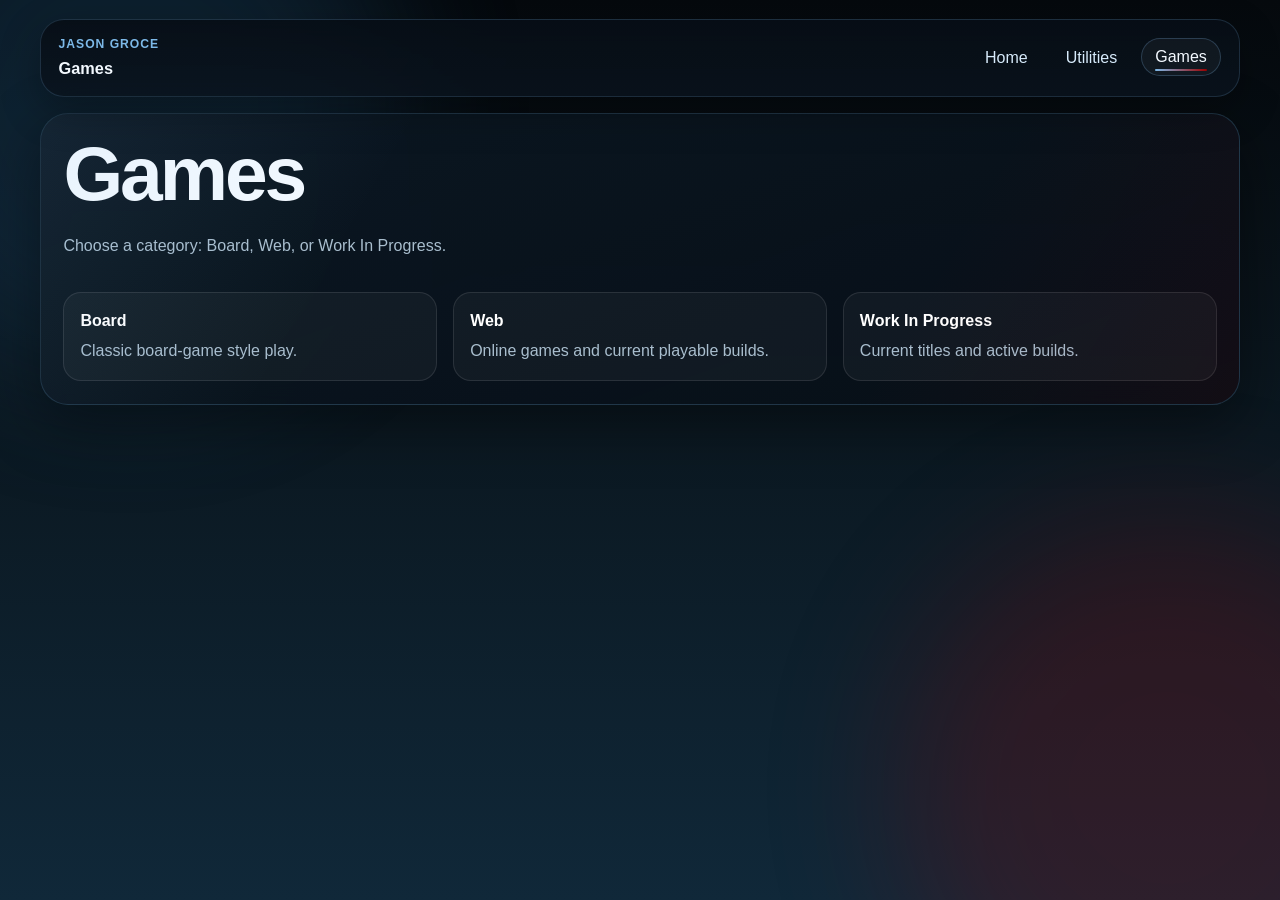
==== games/index.html @ cb95b532 "Clarify live games navigation" ====
<!DOCTYPE html>
<html lang="en">
  <head>
    <meta charset="UTF-8" />
    <meta name="viewport" content="width=device-width, initial-scale=1.0" />
    <title>Games | Jason Groce</title>
    <link rel="stylesheet" href="../assets/css/site.css?v=20260416" />
    <style>
      .games-shell{display:grid;gap:1rem}
      .games-intro{display:grid;gap:1.1rem}
      .games-intro h1{margin-bottom:.35rem}
      .games-intro p{margin-top:0}
      .games-grid{display:grid;grid-template-columns:repeat(auto-fit,minmax(220px,1fr));gap:1rem;margin-top:1rem}
      .games-card{display:grid;gap:.35rem;padding:1rem;border-radius:18px;border:1px solid rgba(255,255,255,.1);background:rgba(255,255,255,.04);text-decoration:none}
      .games-card strong{color:#fff}
      .games-card span{color:var(--muted)}
    </style>
  </head>
  <body>
    <main class="content games-shell">
      <header class="site-header">
        <a class="brand-lockup" href="../index.html"><strong>Jason Groce</strong><span>Games</span></a>
        <nav class="site-menu" aria-label="Primary">
          <a class="menu-link" href="../index.html">Home</a>
          <a class="menu-link" href="../utilities/index.html">Utilities</a>
          <a class="menu-link active" href="index.html">Games</a>
        </nav>
      </header>
      <section class="panel stack games-intro">
        <h1>Games</h1>
        <p>Choose a category: Board, Web, or Work In Progress.</p>
        <div class="games-grid">
          <a class="games-card" href="old-school-board-games/index.html"><strong>Board</strong><span>Classic board-game style play.</span></a>
          <a class="games-card" href="work-in-progress/index.html"><strong>Web</strong><span>Online games and current playable builds.</span></a>
          <a class="games-card" href="work-in-progress/index.html"><strong>Work In Progress</strong><span>Current titles and active builds.</span></a>
        </div>
      </section>
    </main>
  </body>
</html>
---- assets/css/site.css ----
:root {
  --bg: #05090d;
  --bg-2: #0b1821;
  --bg-3: #102839;
  --panel: rgba(7, 15, 23, 0.86);
  --panel-strong: rgba(10, 20, 30, 0.95);
  --text: #f3f9ff;
  --muted: #a9bece;
  --line: rgba(107, 165, 204, 0.24);
  --accent: #7db9e8;
  --accent-2: #c8e6ff;
  --accent-3: #990000;
  --shadow: 0 18px 60px rgba(0, 0, 0, 0.42);
}

* { box-sizing: border-box; }

html { scroll-behavior: smooth; }

body {
  margin: 0;
  min-height: 100vh;
  font-family: "Trebuchet MS", "Segoe UI", sans-serif;
  color: var(--text);
  background:
    radial-gradient(circle at 12% 18%, rgba(96, 165, 218, 0.19), transparent 0 24rem),
    radial-gradient(circle at 88% 14%, rgba(153, 0, 0, 0.16), transparent 0 22rem),
    radial-gradient(circle at 50% 100%, rgba(58, 114, 160, 0.16), transparent 0 24rem),
    linear-gradient(180deg, var(--bg), var(--bg-2) 48%, var(--bg-3));
  line-height: 1.55;
  overflow-x: hidden;
}

body::before,
body::after {
  content: "";
  position: fixed;
  inset: auto;
  width: 34rem;
  height: 34rem;
  border-radius: 50%;
  filter: blur(70px);
  opacity: 0.22;
  pointer-events: none;
  z-index: -1;
}

body::before {
  top: -10rem;
  left: -9rem;
  background: #2a6ea0;
  animation: driftA 14s ease-in-out infinite alternate;
}

body::after {
  right: -10rem;
  bottom: -10rem;
  background: #990000;
  animation: driftB 18s ease-in-out infinite alternate;
}

@keyframes driftA {
  from { transform: translate3d(0, 0, 0) scale(1); }
  to { transform: translate3d(4rem, 2rem, 0) scale(1.15); }
}

@keyframes driftB {
  from { transform: translate3d(0, 0, 0) scale(1); }
  to { transform: translate3d(-3rem, -2rem, 0) scale(1.12); }
}

.content {
  width: min(1200px, calc(100vw - 2rem));
  margin: 0 auto;
  padding: 1.2rem 0 2rem;
}

.panel {
  position: relative;
  overflow: hidden;
  background:
    linear-gradient(160deg, rgba(11, 24, 35, 0.98), rgba(7, 14, 22, 0.95));
  border: 1px solid var(--line);
  border-radius: 28px;
  padding: 1.4rem;
  box-shadow: var(--shadow);
  backdrop-filter: blur(10px);
  animation: riseIn 600ms ease both;
}

.panel::before {
  content: "";
  position: absolute;
  inset: 0;
  background:
    linear-gradient(120deg, rgba(125, 185, 232, 0.09), transparent 28%, transparent 72%, rgba(153, 0, 0, 0.08));
  pointer-events: none;
}

h1 {
  margin: 0;
  font-size: clamp(2.4rem, 6vw, 5rem);
  line-height: 0.96;
  letter-spacing: -0.04em;
}

h2 {
  margin: 0;
  font-size: clamp(1.4rem, 3vw, 2.3rem);
  letter-spacing: -0.03em;
}

h3 {
  margin: 0;
  font-size: 1.1rem;
}

p {
  margin: 0;
  color: var(--muted);
}

.subtitle {
  color: #d7efff;
  font-size: clamp(1rem, 2vw, 1.25rem);
}

.projects-grid {
  display: grid;
  grid-template-columns: repeat(auto-fit, minmax(220px, 1fr));
  gap: 1rem;
}

.site-shell {
  display: grid;
  gap: 1rem;
}

.site-header {
  position: sticky;
  top: 0.85rem;
  z-index: 30;
  display: flex;
  align-items: center;
  justify-content: space-between;
  gap: 1rem;
  padding: 0.95rem 1.1rem;
  border-radius: 24px;
  background: linear-gradient(180deg, rgba(7, 14, 22, 0.92), rgba(10, 19, 29, 0.84));
  border: 1px solid rgba(125, 185, 232, 0.18);
  box-shadow: 0 14px 40px rgba(0, 0, 0, 0.28);
  backdrop-filter: blur(16px);
}

.brand-lockup {
  display: grid;
  gap: 0.1rem;
  text-decoration: none;
  color: var(--text);
}

.brand-lockup strong {
  letter-spacing: 0.08em;
  text-transform: uppercase;
  font-size: 0.76rem;
  color: var(--accent);
}

.brand-lockup span {
  font-size: 1.02rem;
  font-weight: 700;
}

.site-menu {
  display: flex;
  flex-wrap: wrap;
  justify-content: flex-end;
  align-items: center;
  gap: 0.55rem;
}

.menu-group {
  position: relative;
  padding-bottom: 0.5rem;
  margin-bottom: -0.5rem;
}

.menu-group > .menu-link::after {
  content: "▾";
  margin-left: 0.35rem;
  font-size: 0.8em;
  opacity: 0.8;
}

.submenu {
  position: absolute;
  top: calc(100% + 0.1rem);
  right: 0;
  min-width: 15rem;
  display: none;
  gap: 0.35rem;
  padding: 0.65rem;
  border-radius: 14px;
  border: 1px solid rgba(255,255,255,0.08);
  background: rgba(8, 16, 28, 0.98);
  box-shadow: 0 18px 40px rgba(0,0,0,0.3);
  z-index: 20;
  pointer-events: auto;
}

.menu-group:hover .submenu,
.menu-group:focus-within .submenu {
  display: grid;
}

.submenu a {
  padding: 0.5rem 0.65rem;
  border-radius: 10px;
  color: var(--text);
  text-decoration: none;
  background: rgba(255,255,255,0.04);
}

.submenu a:hover {
  background: rgba(125, 185, 232, 0.12);
}

.menu-link {
  position: relative;
  display: inline-flex;
  align-items: center;
  justify-content: center;
  text-decoration: none;
  color: #d7ebfb;
  padding: 0.55rem 0.85rem;
  min-height: 2.4rem;
  border-radius: 999px;
  border: 1px solid transparent;
  line-height: 1;
  transition: color 140ms ease, border-color 140ms ease, background 140ms ease, transform 140ms ease;
}

.menu-link:hover,
.menu-link.active {
  color: var(--text);
  transform: translateY(-1px);
  border-color: rgba(125, 185, 232, 0.24);
  background: rgba(255, 255, 255, 0.04);
}

.menu-link.active::after {
  content: "";
  position: absolute;
  left: 0.85rem;
  right: 0.85rem;
  bottom: 0.28rem;
  height: 2px;
  border-radius: 999px;
  background: linear-gradient(90deg, var(--accent), var(--accent-3));
}

.menu-link:focus-visible,
.brand-lockup:focus-visible,
.btn:focus-visible,
.card:focus-visible,
button:focus-visible,
select:focus-visible,
input:focus-visible,
textarea:focus-visible {
  outline: 3px solid rgba(200, 230, 255, 0.92);
  outline-offset: 3px;
}

.card {
  position: relative;
  display: block;
  text-decoration: none;
  color: var(--text);
  background: linear-gradient(180deg, rgba(255,255,255,0.045), rgba(255,255,255,0.018));
  border: 1px solid rgba(125, 185, 232, 0.16);
  border-radius: 24px;
  padding: 1rem;
  min-height: 156px;
  box-shadow: inset 0 1px 0 rgba(255,255,255,0.06);
  transition: transform 160ms ease, border-color 160ms ease, box-shadow 160ms ease, background 160ms ease;
  overflow: hidden;
  animation: riseIn 650ms ease both;
}

.card::after {
  content: "";
  position: absolute;
  inset: auto -20% -35% auto;
  width: 8rem;
  height: 8rem;
  border-radius: 50%;
  background: radial-gradient(circle, rgba(125, 185, 232, 0.18), transparent 68%);
  transition: transform 180ms ease;
}

.card:hover {
  transform: translateY(-4px) scale(1.01);
  border-color: rgba(125, 185, 232, 0.42);
  box-shadow: 0 18px 40px rgba(0, 0, 0, 0.26);
  background: linear-gradient(180deg, rgba(255,255,255,0.09), rgba(255,255,255,0.03));
}

.card:hover::after {
  transform: scale(1.15);
}

.card h3 {
  margin-bottom: 0.4rem;
}

.card p {
  color: var(--muted);
}

.btn {
  display: inline-flex;
  align-items: center;
  gap: 0.5rem;
  text-decoration: none;
  color: #061016;
  background: linear-gradient(135deg, var(--accent), var(--accent-2));
  border: 1px solid rgba(255,255,255,0.12);
  border-radius: 999px;
  padding: 0.7rem 1.1rem;
  font-weight: 700;
  box-shadow: 0 10px 24px rgba(58, 175, 217, 0.24);
  transition: transform 140ms ease, box-shadow 140ms ease, filter 140ms ease;
}

.btn:hover {
  transform: translateY(-2px);
  filter: brightness(1.03);
  box-shadow: 0 16px 28px rgba(58, 175, 217, 0.32);
}

.btn.alt {
  color: var(--text);
  background: linear-gradient(135deg, #750000, var(--accent-3));
  box-shadow: 0 10px 24px rgba(153, 0, 0, 0.24);
}

.copyright {
  margin-top: 1rem;
  text-align: center;
  font-size: 0.9rem;
  color: rgba(205, 227, 239, 0.72);
}

@keyframes riseIn {
  from {
    opacity: 0;
    transform: translateY(14px);
  }
  to {
    opacity: 1;
    transform: translateY(0);
  }
}

@media (max-width: 820px) {
  .site-header {
    align-items: start;
    flex-direction: column;
  }

  .site-menu {
    justify-content: flex-start;
  }
}

@media (prefers-reduced-motion: reduce) {
  *,
  *::before,
  *::after {
    animation-duration: 0.01ms !important;
    animation-iteration-count: 1 !important;
    transition-duration: 0.01ms !important;
    scroll-behavior: auto !important;
  }
}
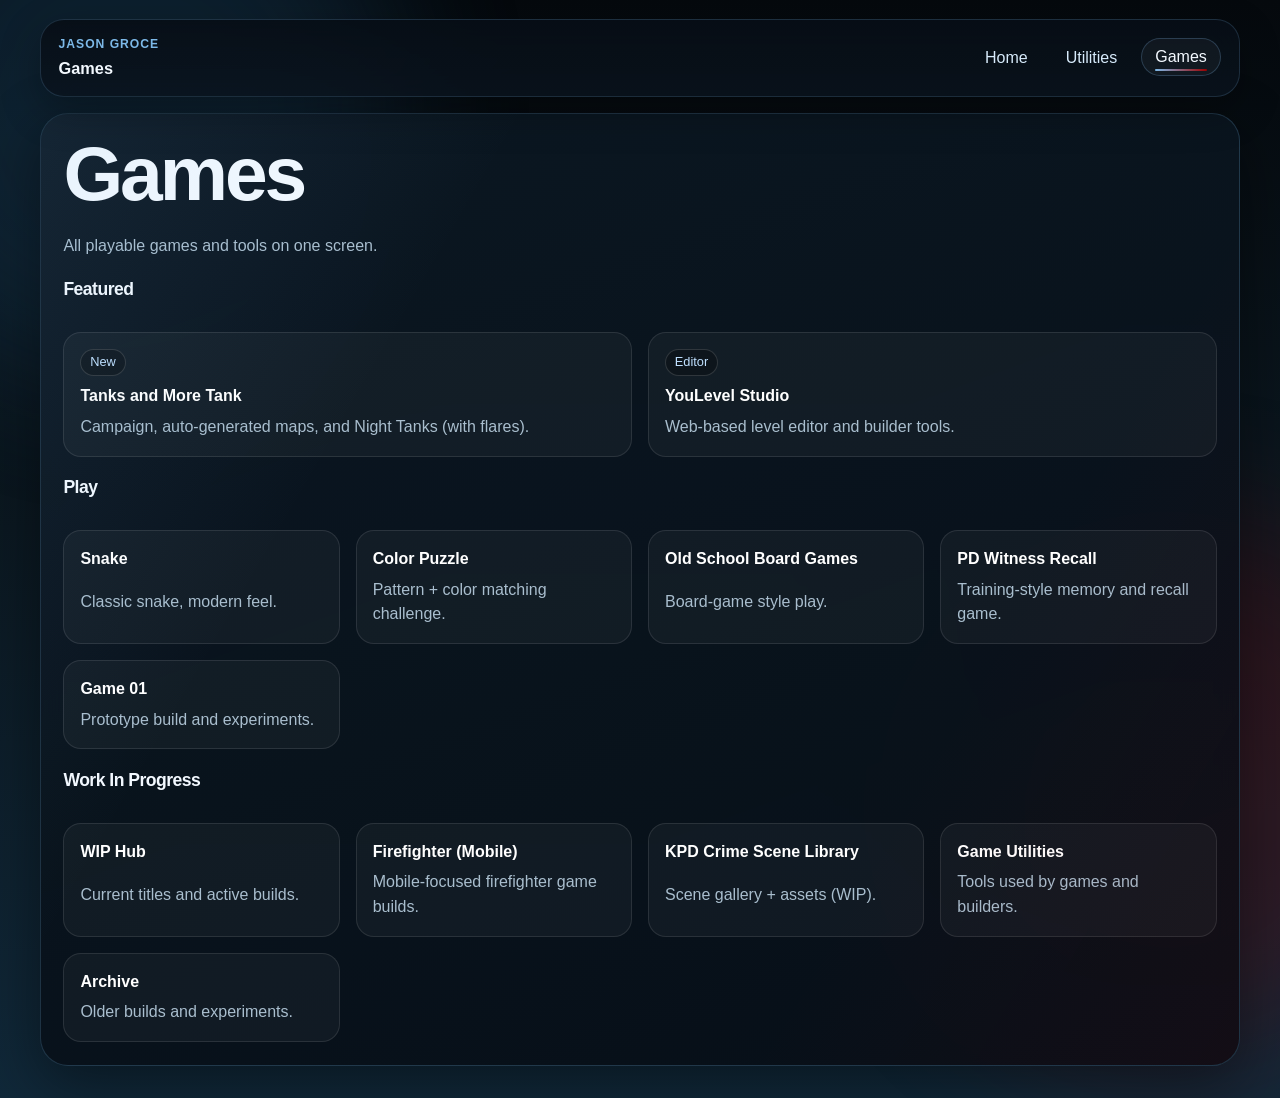
==== commit cbf9b90e: "Games: single-page list + fix missing section indexes" ====
--- a/games/index.html
+++ b/games/index.html
@@ -14,6 +14,9 @@
       .games-card{display:grid;gap:.35rem;padding:1rem;border-radius:18px;border:1px solid rgba(255,255,255,.1);background:rgba(255,255,255,.04);text-decoration:none}
       .games-card strong{color:#fff}
       .games-card span{color:var(--muted)}
+      .games-card .tag{display:inline-flex;align-items:center;gap:.4rem;justify-self:start;padding:.15rem .55rem;border-radius:999px;border:1px solid rgba(255,255,255,.14);background:rgba(0,0,0,.25);font-size:.8rem;color:#bfe0ff;margin-bottom:.2rem}
+      .games-section{display:grid;gap:.8rem}
+      .games-section h2{margin:0;font-size:1.1rem}
     </style>
   </head>
   <body>
@@ -28,11 +31,44 @@
       </header>
       <section class="panel stack games-intro">
         <h1>Games</h1>
-        <p>Choose a category: Board, Web, or Work In Progress.</p>
-        <div class="games-grid">
-          <a class="games-card" href="old-school-board-games/index.html"><strong>Board</strong><span>Classic board-game style play.</span></a>
-          <a class="games-card" href="work-in-progress/index.html"><strong>Web</strong><span>Online games and current playable builds.</span></a>
-          <a class="games-card" href="work-in-progress/index.html"><strong>Work In Progress</strong><span>Current titles and active builds.</span></a>
+        <p>All playable games and tools on one screen.</p>
+
+        <div class="games-section">
+          <h2>Featured</h2>
+          <div class="games-grid">
+            <a class="games-card" href="tanks-and-more-tank/index.html">
+              <span class="tag">New</span>
+              <strong>Tanks and More Tank</strong>
+              <span>Campaign, auto-generated maps, and Night Tanks (with flares).</span>
+            </a>
+            <a class="games-card" href="youlevel/index.html">
+              <span class="tag">Editor</span>
+              <strong>YouLevel Studio</strong>
+              <span>Web-based level editor and builder tools.</span>
+            </a>
+          </div>
+        </div>
+
+        <div class="games-section">
+          <h2>Play</h2>
+          <div class="games-grid">
+            <a class="games-card" href="snake/index.html"><strong>Snake</strong><span>Classic snake, modern feel.</span></a>
+            <a class="games-card" href="color-puzzle/index.html"><strong>Color Puzzle</strong><span>Pattern + color matching challenge.</span></a>
+            <a class="games-card" href="old-school-board-games/index.html"><strong>Old School Board Games</strong><span>Board-game style play.</span></a>
+            <a class="games-card" href="pd-witness-recall/index.html"><strong>PD Witness Recall</strong><span>Training-style memory and recall game.</span></a>
+            <a class="games-card" href="game-01/index.html"><strong>Game 01</strong><span>Prototype build and experiments.</span></a>
+          </div>
+        </div>
+
+        <div class="games-section">
+          <h2>Work In Progress</h2>
+          <div class="games-grid">
+            <a class="games-card" href="work-in-progress/index.html"><strong>WIP Hub</strong><span>Current titles and active builds.</span></a>
+            <a class="games-card" href="firefighter-game/index.html"><strong>Firefighter (Mobile)</strong><span>Mobile-focused firefighter game builds.</span></a>
+            <a class="games-card" href="kpd-crimescene/index.html"><strong>KPD Crime Scene Library</strong><span>Scene gallery + assets (WIP).</span></a>
+            <a class="games-card" href="utilities/index.html"><strong>Game Utilities</strong><span>Tools used by games and builders.</span></a>
+            <a class="games-card" href="archive/index.html"><strong>Archive</strong><span>Older builds and experiments.</span></a>
+          </div>
         </div>
       </section>
     </main>
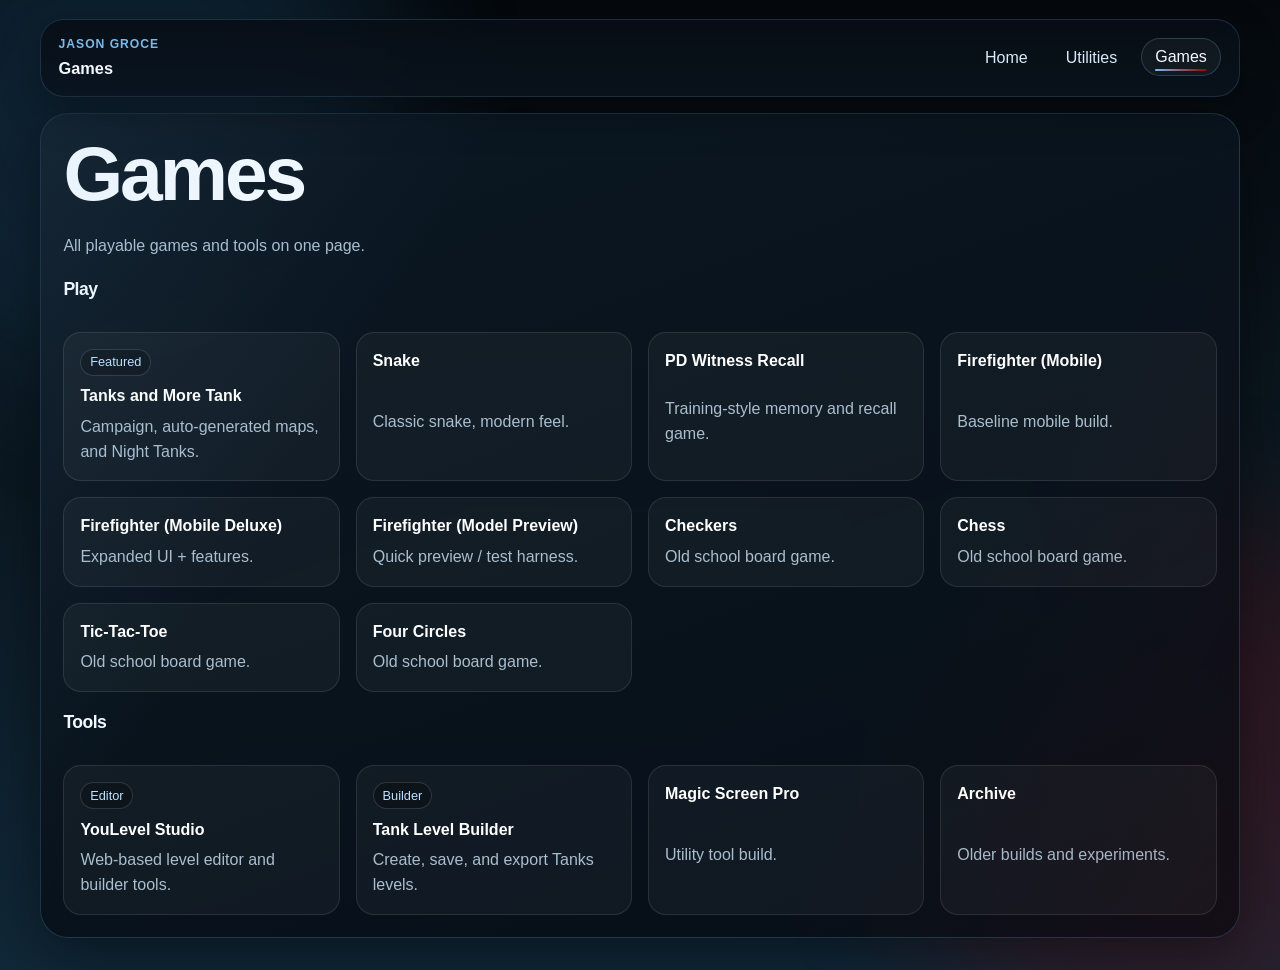
==== commit 584e3141: "Games: clean list + deprecate old hubs" ====
--- a/games/index.html
+++ b/games/index.html
@@ -31,42 +31,44 @@
       </header>
       <section class="panel stack games-intro">
         <h1>Games</h1>
-        <p>All playable games and tools on one screen.</p>
+        <p>All playable games and tools on one page.</p>
 
         <div class="games-section">
-          <h2>Featured</h2>
+          <h2>Play</h2>
           <div class="games-grid">
             <a class="games-card" href="tanks-and-more-tank/index.html">
-              <span class="tag">New</span>
+              <span class="tag">Featured</span>
               <strong>Tanks and More Tank</strong>
-              <span>Campaign, auto-generated maps, and Night Tanks (with flares).</span>
+              <span>Campaign, auto-generated maps, and Night Tanks.</span>
             </a>
-            <a class="games-card" href="youlevel/index.html">
+            <a class="games-card" href="snake/index.html"><strong>Snake</strong><span>Classic snake, modern feel.</span></a>
+            <a class="games-card" href="pd-witness-recall/index.html"><strong>PD Witness Recall</strong><span>Training-style memory and recall game.</span></a>
+
+            <a class="games-card" href="firefighter-game/mobile.html"><strong>Firefighter (Mobile)</strong><span>Baseline mobile build.</span></a>
+            <a class="games-card" href="firefighter-game/mobile-deluxe.html"><strong>Firefighter (Mobile Deluxe)</strong><span>Expanded UI + features.</span></a>
+            <a class="games-card" href="firefighter-game/model-preview.html"><strong>Firefighter (Model Preview)</strong><span>Quick preview / test harness.</span></a>
+
+            <a class="games-card" href="old-school-board-games/checkers.html"><strong>Checkers</strong><span>Old school board game.</span></a>
+            <a class="games-card" href="old-school-board-games/chess.html"><strong>Chess</strong><span>Old school board game.</span></a>
+            <a class="games-card" href="old-school-board-games/tic-tac-toe.html"><strong>Tic-Tac-Toe</strong><span>Old school board game.</span></a>
+            <a class="games-card" href="old-school-board-games/four-circles.html"><strong>Four Circles</strong><span>Old school board game.</span></a>
+          </div>
+        </div>
+
+        <div class="games-section">
+          <h2>Tools</h2>
+          <div class="games-grid">
+            <a class="games-card" href="youlevel/youlevel-studio.html">
               <span class="tag">Editor</span>
               <strong>YouLevel Studio</strong>
               <span>Web-based level editor and builder tools.</span>
             </a>
-          </div>
-        </div>
-
-        <div class="games-section">
-          <h2>Play</h2>
-          <div class="games-grid">
-            <a class="games-card" href="snake/index.html"><strong>Snake</strong><span>Classic snake, modern feel.</span></a>
-            <a class="games-card" href="color-puzzle/index.html"><strong>Color Puzzle</strong><span>Pattern + color matching challenge.</span></a>
-            <a class="games-card" href="old-school-board-games/index.html"><strong>Old School Board Games</strong><span>Board-game style play.</span></a>
-            <a class="games-card" href="pd-witness-recall/index.html"><strong>PD Witness Recall</strong><span>Training-style memory and recall game.</span></a>
-            <a class="games-card" href="game-01/index.html"><strong>Game 01</strong><span>Prototype build and experiments.</span></a>
-          </div>
-        </div>
-
-        <div class="games-section">
-          <h2>Work In Progress</h2>
-          <div class="games-grid">
-            <a class="games-card" href="work-in-progress/index.html"><strong>WIP Hub</strong><span>Current titles and active builds.</span></a>
-            <a class="games-card" href="firefighter-game/index.html"><strong>Firefighter (Mobile)</strong><span>Mobile-focused firefighter game builds.</span></a>
-            <a class="games-card" href="kpd-crimescene/index.html"><strong>KPD Crime Scene Library</strong><span>Scene gallery + assets (WIP).</span></a>
-            <a class="games-card" href="utilities/index.html"><strong>Game Utilities</strong><span>Tools used by games and builders.</span></a>
+            <a class="games-card" href="tanks-and-more-tank/tools/tank-level-builder.html" target="_blank" rel="noreferrer">
+              <span class="tag">Builder</span>
+              <strong>Tank Level Builder</strong>
+              <span>Create, save, and export Tanks levels.</span>
+            </a>
+            <a class="games-card" href="utilities/magic-screen-pro.html"><strong>Magic Screen Pro</strong><span>Utility tool build.</span></a>
             <a class="games-card" href="archive/index.html"><strong>Archive</strong><span>Older builds and experiments.</span></a>
           </div>
         </div>
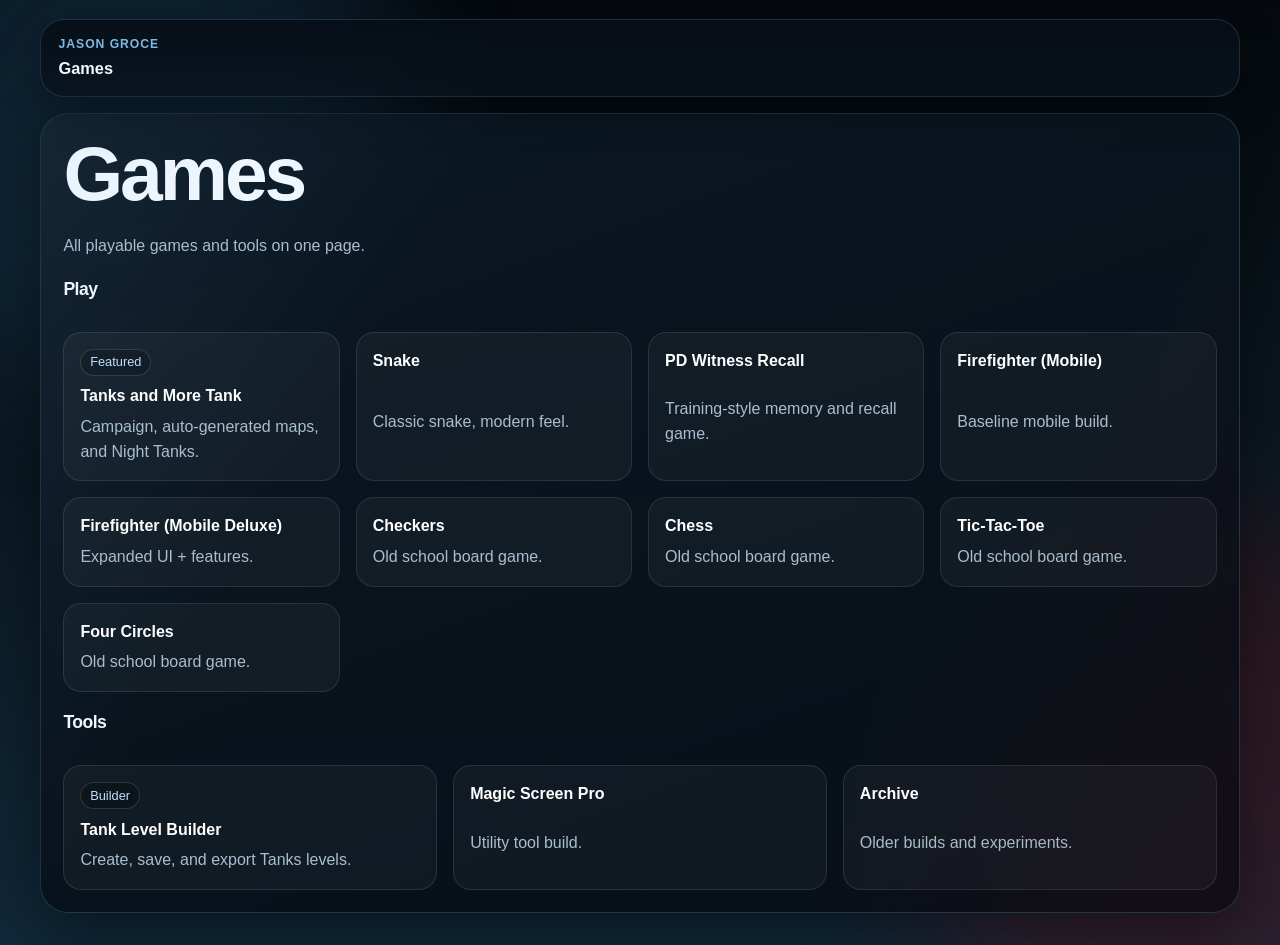
==== commit 627fb4a3: "Games: simplify list; Tanks: move each turn" ====
--- a/games/index.html
+++ b/games/index.html
@@ -23,11 +23,6 @@
     <main class="content games-shell">
       <header class="site-header">
         <a class="brand-lockup" href="../index.html"><strong>Jason Groce</strong><span>Games</span></a>
-        <nav class="site-menu" aria-label="Primary">
-          <a class="menu-link" href="../index.html">Home</a>
-          <a class="menu-link" href="../utilities/index.html">Utilities</a>
-          <a class="menu-link active" href="index.html">Games</a>
-        </nav>
       </header>
       <section class="panel stack games-intro">
         <h1>Games</h1>
@@ -46,7 +41,7 @@
 
             <a class="games-card" href="firefighter-game/mobile.html"><strong>Firefighter (Mobile)</strong><span>Baseline mobile build.</span></a>
             <a class="games-card" href="firefighter-game/mobile-deluxe.html"><strong>Firefighter (Mobile Deluxe)</strong><span>Expanded UI + features.</span></a>
-            <a class="games-card" href="firefighter-game/model-preview.html"><strong>Firefighter (Model Preview)</strong><span>Quick preview / test harness.</span></a>
+
 
             <a class="games-card" href="old-school-board-games/checkers.html"><strong>Checkers</strong><span>Old school board game.</span></a>
             <a class="games-card" href="old-school-board-games/chess.html"><strong>Chess</strong><span>Old school board game.</span></a>
@@ -58,11 +53,6 @@
         <div class="games-section">
           <h2>Tools</h2>
           <div class="games-grid">
-            <a class="games-card" href="youlevel/youlevel-studio.html">
-              <span class="tag">Editor</span>
-              <strong>YouLevel Studio</strong>
-              <span>Web-based level editor and builder tools.</span>
-            </a>
             <a class="games-card" href="tanks-and-more-tank/tools/tank-level-builder.html" target="_blank" rel="noreferrer">
               <span class="tag">Builder</span>
               <strong>Tank Level Builder</strong>
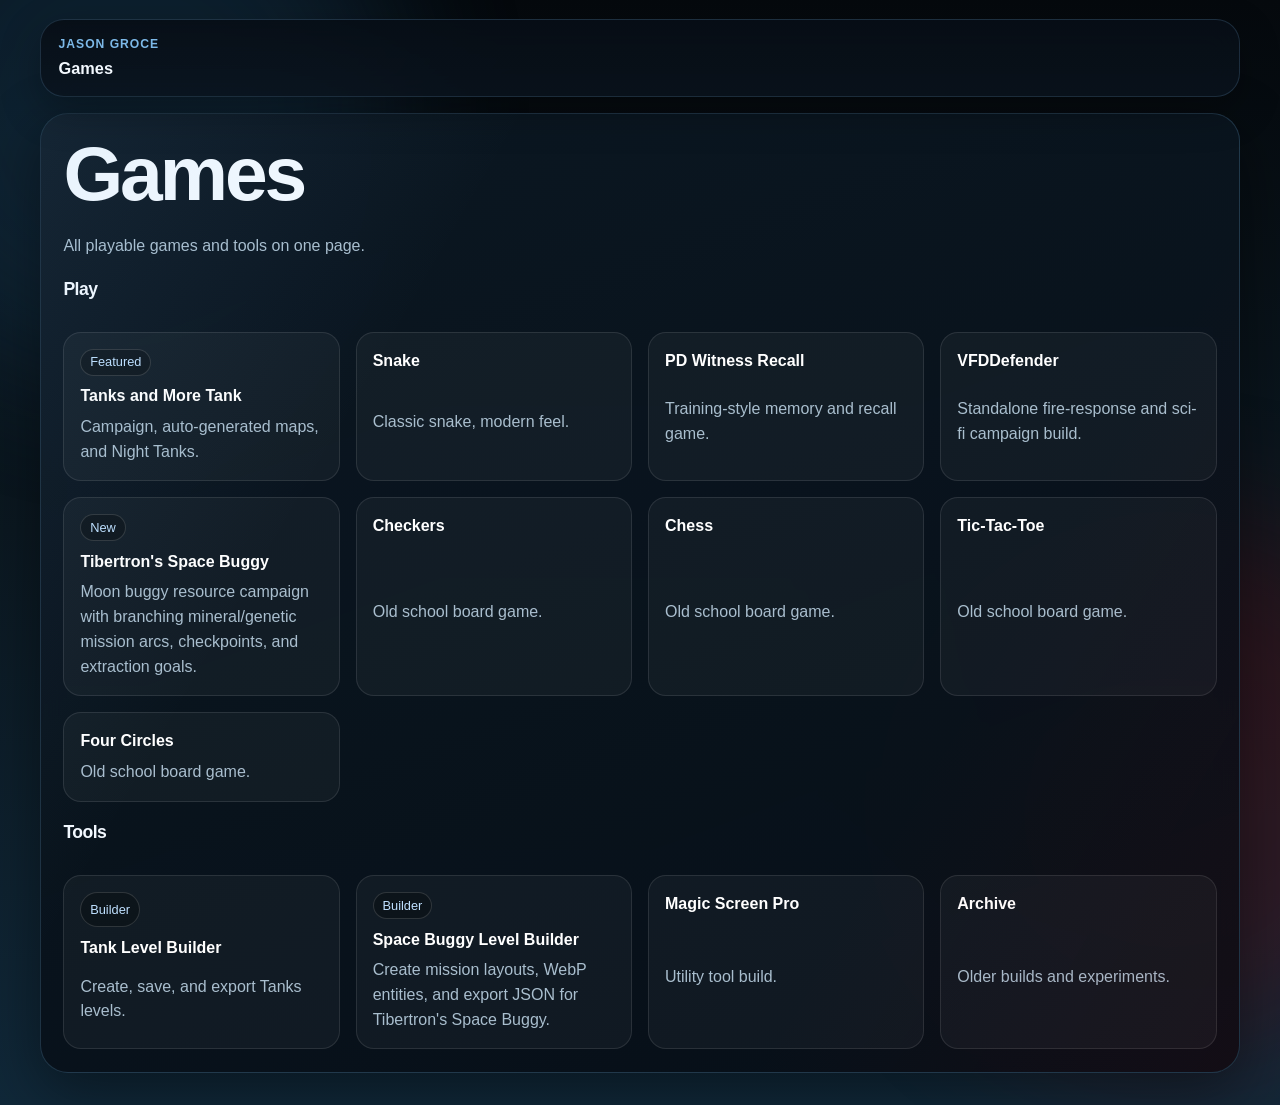
==== commit 9180da0e: "Add VFDDefender standalone with passcode gate" ====
--- a/games/index.html
+++ b/games/index.html
@@ -39,8 +39,12 @@
             <a class="games-card" href="snake/index.html"><strong>Snake</strong><span>Classic snake, modern feel.</span></a>
             <a class="games-card" href="pd-witness-recall/index.html"><strong>PD Witness Recall</strong><span>Training-style memory and recall game.</span></a>
 
-            <a class="games-card" href="firefighter-game/mobile.html"><strong>Firefighter (Mobile)</strong><span>Baseline mobile build.</span></a>
-            <a class="games-card" href="firefighter-game/mobile-deluxe.html"><strong>Firefighter (Mobile Deluxe)</strong><span>Expanded UI + features.</span></a>
+            <a class="games-card" href="vfddefender/index.html"><strong>VFDDefender</strong><span>Standalone fire-response and sci-fi campaign build.</span></a>
+            <a class="games-card" href="tibertrons-space-buggy/index.html">
+              <span class="tag">New</span>
+              <strong>Tibertron's Space Buggy</strong>
+              <span>Moon buggy resource campaign with branching mineral/genetic mission arcs, checkpoints, and extraction goals.</span>
+            </a>
 
 
             <a class="games-card" href="old-school-board-games/checkers.html"><strong>Checkers</strong><span>Old school board game.</span></a>
@@ -58,6 +62,11 @@
               <strong>Tank Level Builder</strong>
               <span>Create, save, and export Tanks levels.</span>
             </a>
+            <a class="games-card" href="tibertrons-space-buggy/tools/space-buggy-level-builder.html" target="_blank" rel="noreferrer">
+              <span class="tag">Builder</span>
+              <strong>Space Buggy Level Builder</strong>
+              <span>Create mission layouts, WebP entities, and export JSON for Tibertron's Space Buggy.</span>
+            </a>
             <a class="games-card" href="utilities/magic-screen-pro.html"><strong>Magic Screen Pro</strong><span>Utility tool build.</span></a>
             <a class="games-card" href="archive/index.html"><strong>Archive</strong><span>Older builds and experiments.</span></a>
           </div>
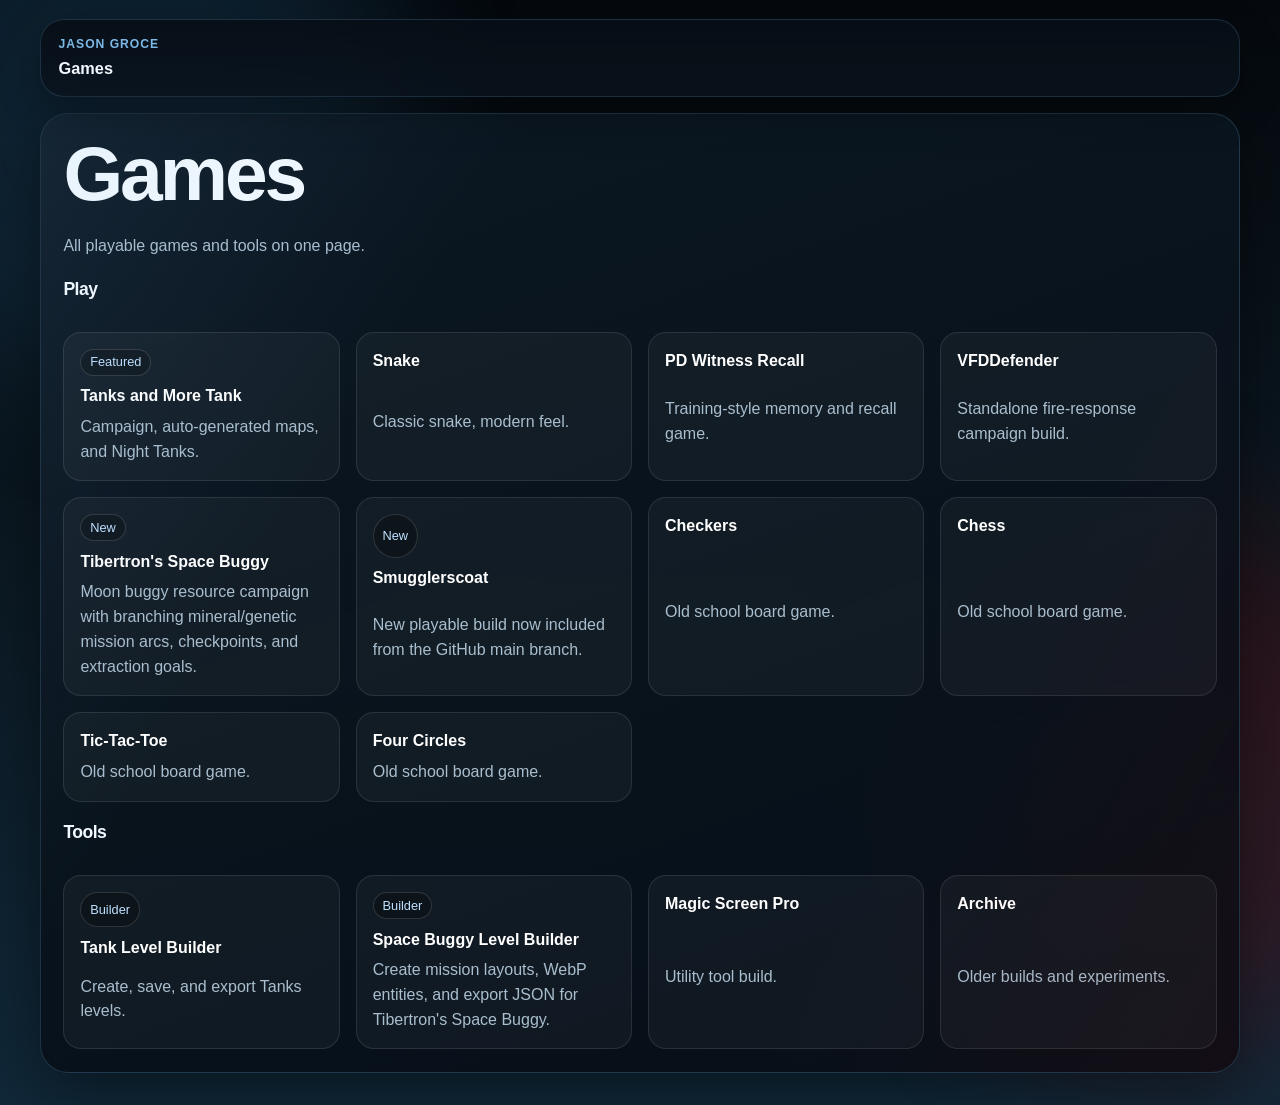
==== commit 39e55678: "Sync backup site to github.io-main" ====
--- a/games/index.html
+++ b/games/index.html
@@ -39,11 +39,16 @@
             <a class="games-card" href="snake/index.html"><strong>Snake</strong><span>Classic snake, modern feel.</span></a>
             <a class="games-card" href="pd-witness-recall/index.html"><strong>PD Witness Recall</strong><span>Training-style memory and recall game.</span></a>
 
-            <a class="games-card" href="vfddefender/index.html"><strong>VFDDefender</strong><span>Standalone fire-response and sci-fi campaign build.</span></a>
+    <a class="games-card" href="vfddefender/index.html"><strong>VFDDefender</strong><span>Standalone fire-response campaign build.</span></a>
             <a class="games-card" href="tibertrons-space-buggy/index.html">
               <span class="tag">New</span>
               <strong>Tibertron's Space Buggy</strong>
               <span>Moon buggy resource campaign with branching mineral/genetic mission arcs, checkpoints, and extraction goals.</span>
+            </a>
+            <a class="games-card" href="smugglerscoat/index.html">
+              <span class="tag">New</span>
+              <strong>Smugglerscoat</strong>
+              <span>New playable build now included from the GitHub main branch.</span>
             </a>
 
 
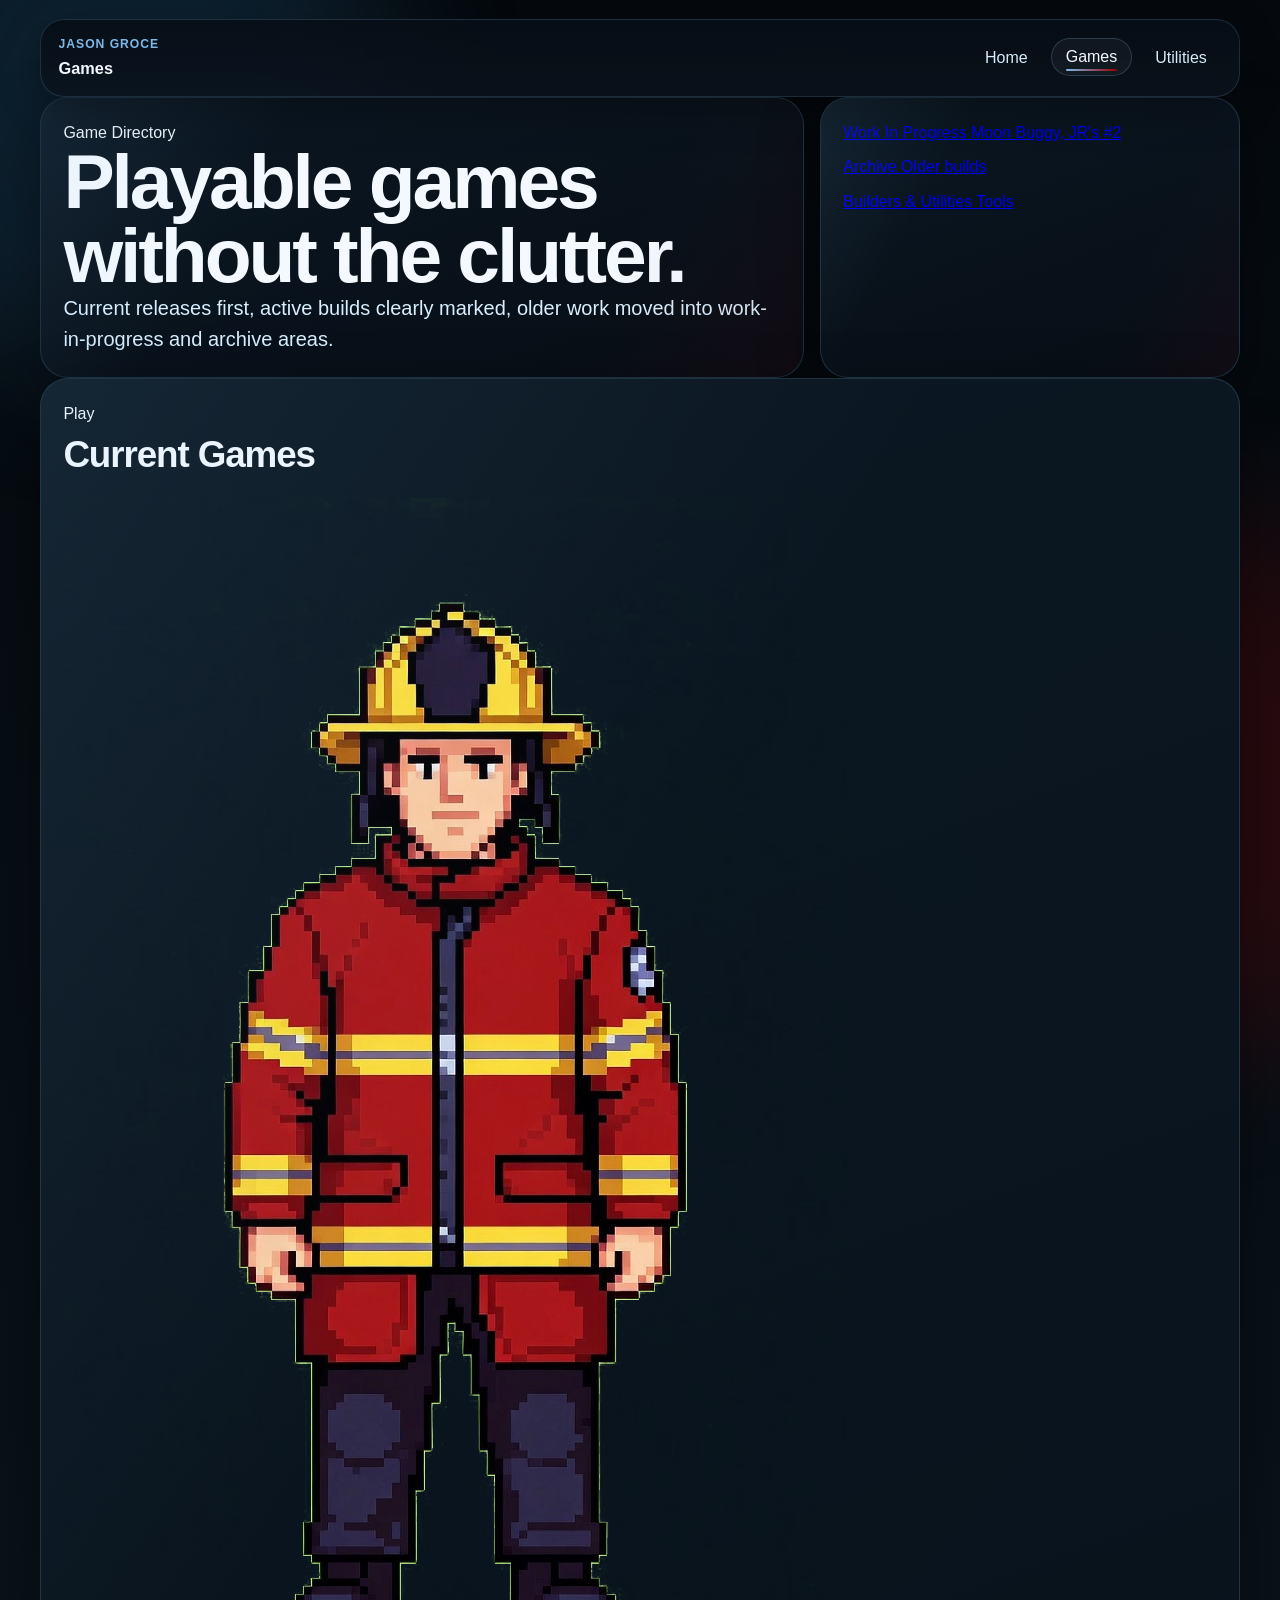
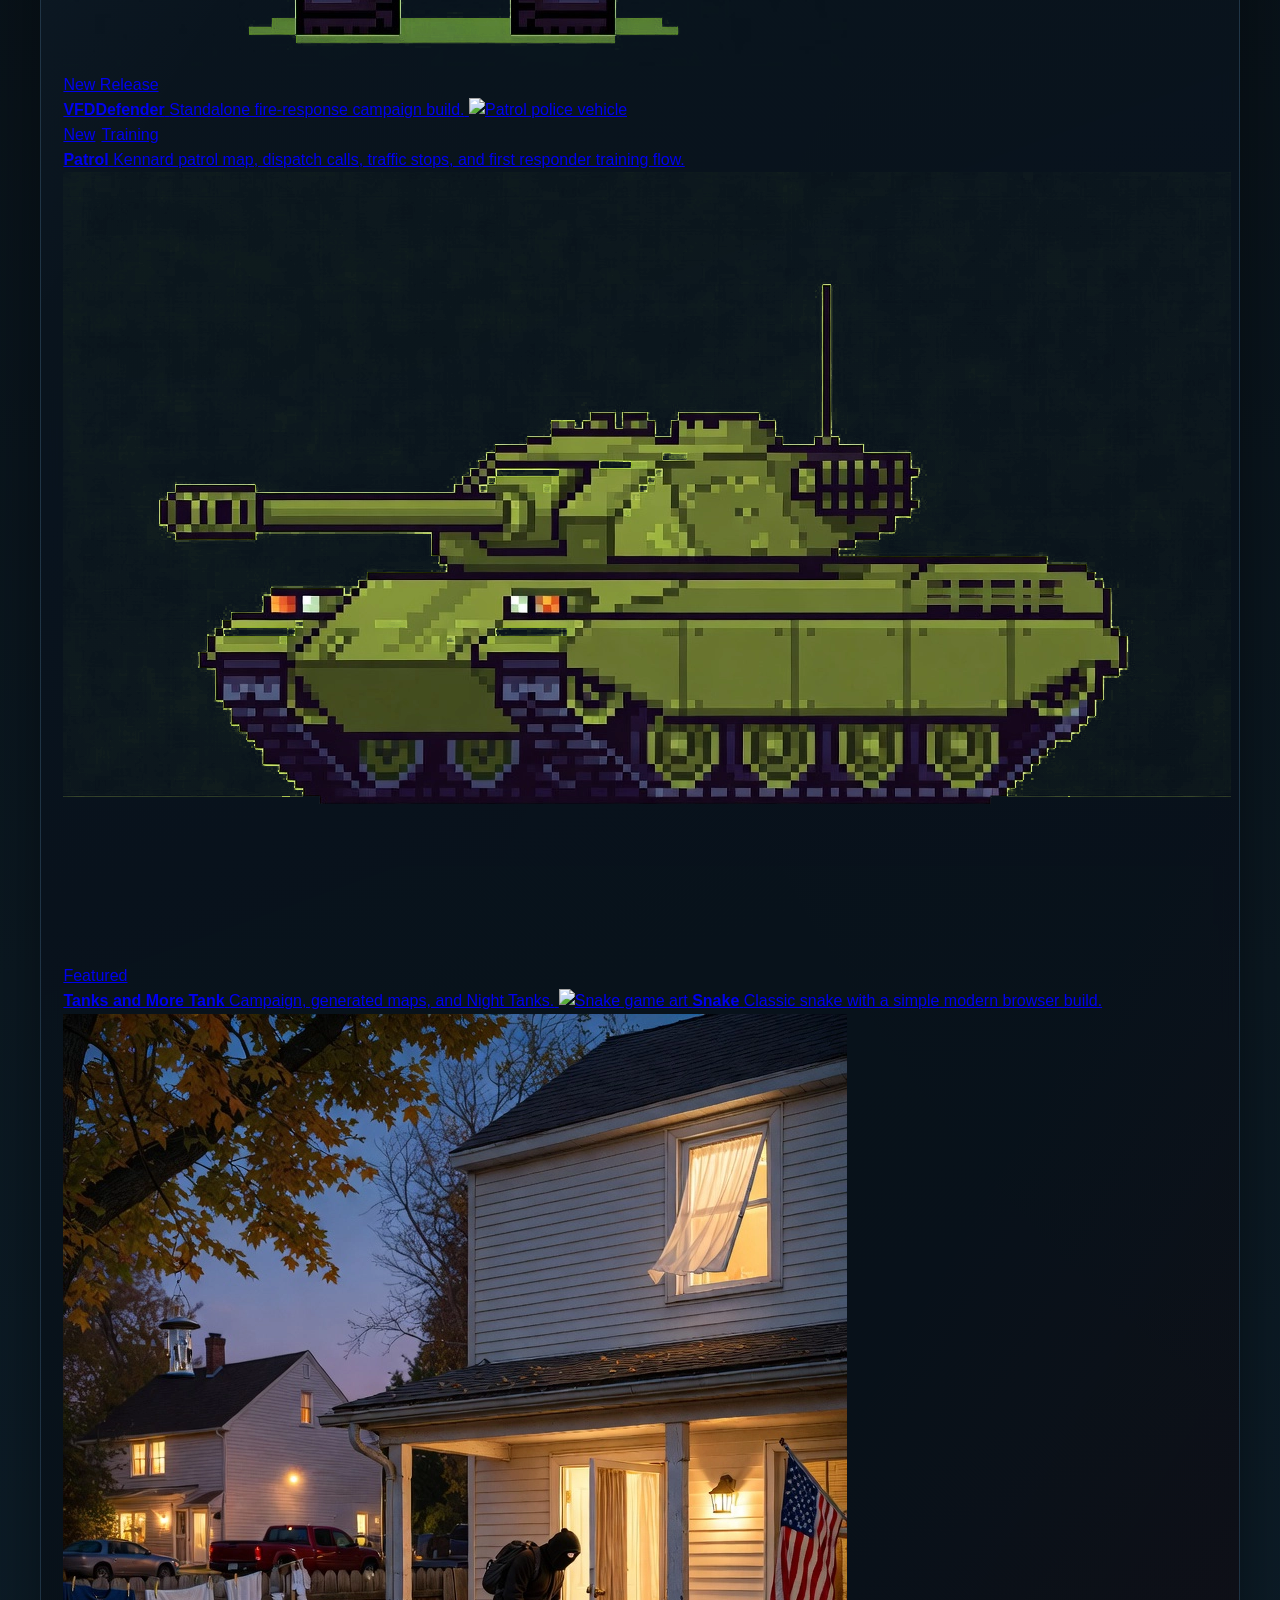
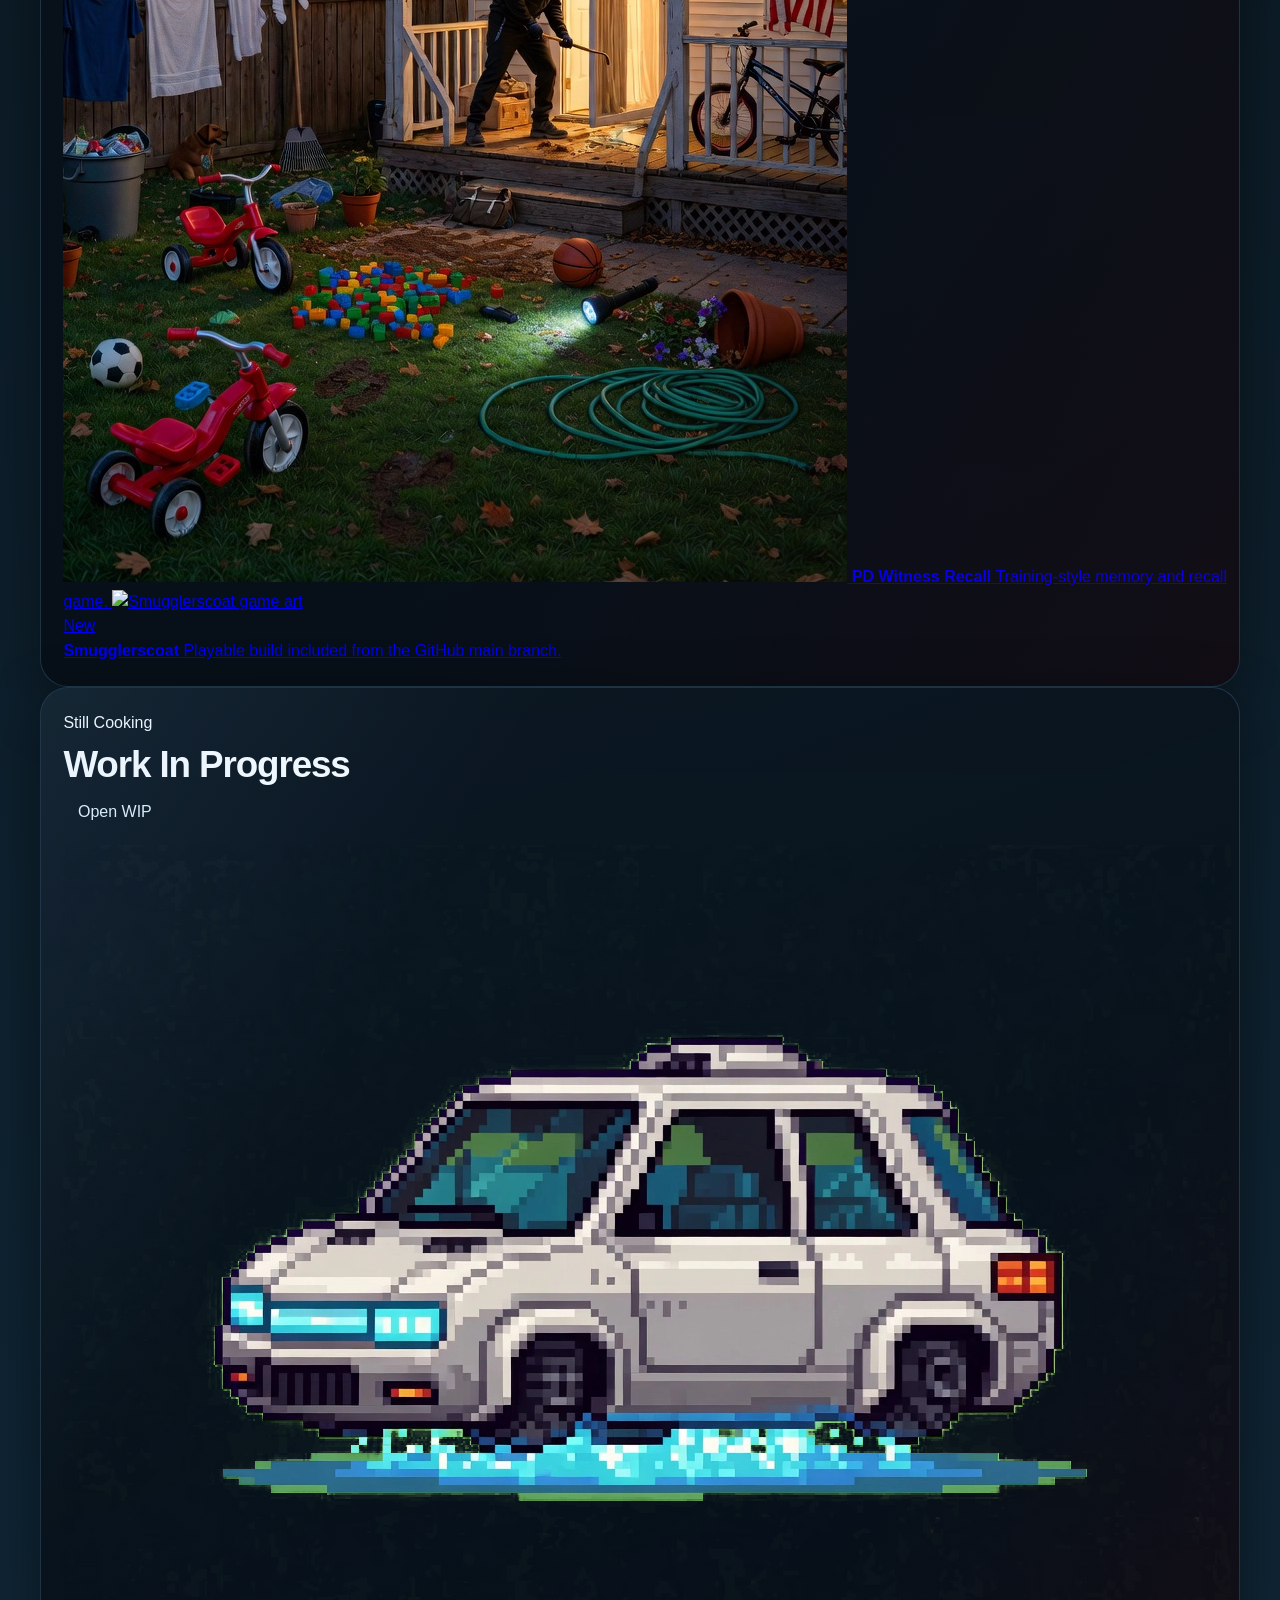
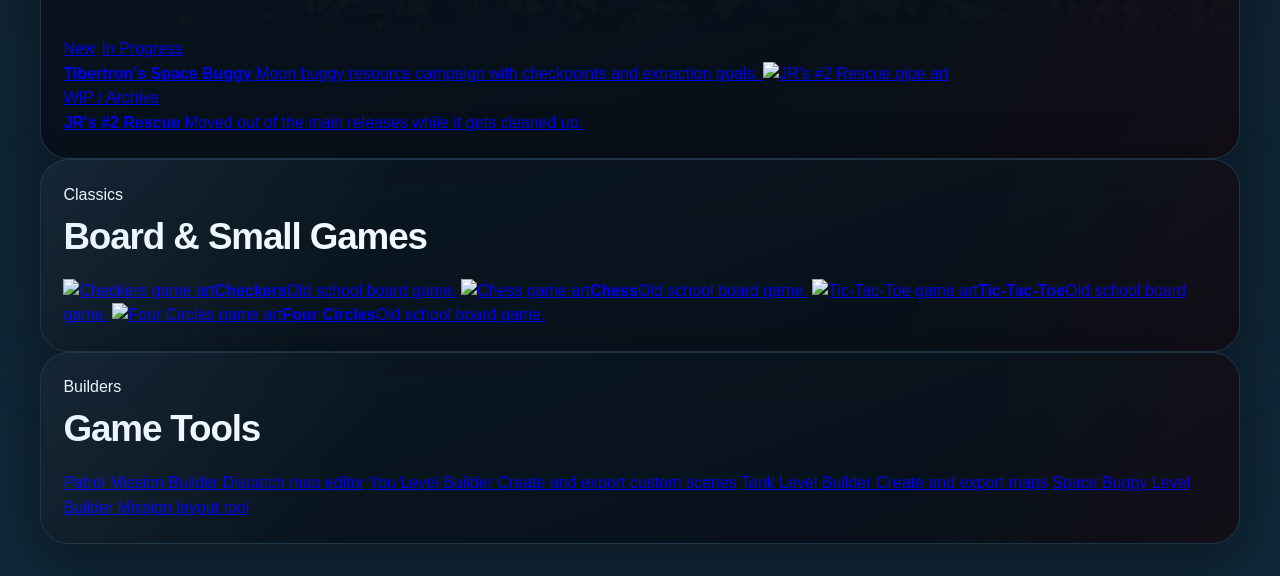
==== commit dc3008d4: "Match VFDDefender special selector updates" ====
--- a/games/index.html
+++ b/games/index.html
@@ -4,77 +4,159 @@
     <meta charset="UTF-8" />
     <meta name="viewport" content="width=device-width, initial-scale=1.0" />
     <title>Games | Jason Groce</title>
-    <link rel="stylesheet" href="../assets/css/site.css?v=20260416" />
+    <link rel="stylesheet" href="../assets/css/site.css?v=20260509" />
     <style>
-      .games-shell{display:grid;gap:1rem}
-      .games-intro{display:grid;gap:1.1rem}
-      .games-intro h1{margin-bottom:.35rem}
-      .games-intro p{margin-top:0}
-      .games-grid{display:grid;grid-template-columns:repeat(auto-fit,minmax(220px,1fr));gap:1rem;margin-top:1rem}
-      .games-card{display:grid;gap:.35rem;padding:1rem;border-radius:18px;border:1px solid rgba(255,255,255,.1);background:rgba(255,255,255,.04);text-decoration:none}
-      .games-card strong{color:#fff}
-      .games-card span{color:var(--muted)}
-      .games-card .tag{display:inline-flex;align-items:center;gap:.4rem;justify-self:start;padding:.15rem .55rem;border-radius:999px;border:1px solid rgba(255,255,255,.14);background:rgba(0,0,0,.25);font-size:.8rem;color:#bfe0ff;margin-bottom:.2rem}
-      .games-section{display:grid;gap:.8rem}
-      .games-section h2{margin:0;font-size:1.1rem}
+      .games-hero {
+        display: grid;
+        grid-template-columns: minmax(0, 1fr) minmax(260px, 0.55fr);
+        gap: 16px;
+      }
+
+      .games-summary {
+        display: grid;
+        gap: 10px;
+        align-content: start;
+      }
+
+      .games-section {
+        display: grid;
+        gap: 14px;
+      }
+
+      .game-meta {
+        display: flex;
+        flex-wrap: wrap;
+        gap: 6px;
+      }
+
+      @media (max-width: 820px) {
+        .games-hero { grid-template-columns: 1fr; }
+      }
     </style>
   </head>
   <body>
     <main class="content games-shell">
       <header class="site-header">
-        <a class="brand-lockup" href="../index.html"><strong>Jason Groce</strong><span>Games</span></a>
+        <a class="brand-lockup" href="../index.html">
+          <strong>Jason Groce</strong>
+          <span>Games</span>
+        </a>
+        <nav class="site-menu" aria-label="Primary">
+          <a class="menu-link" href="../index.html">Home</a>
+          <a class="menu-link active" href="index.html">Games</a>
+          <a class="menu-link" href="../utilities/index.html">Utilities</a>
+        </nav>
       </header>
-      <section class="panel stack games-intro">
-        <h1>Games</h1>
-        <p>All playable games and tools on one page.</p>
 
-        <div class="games-section">
-          <h2>Play</h2>
-          <div class="games-grid">
-            <a class="games-card" href="tanks-and-more-tank/index.html">
-              <span class="tag">Featured</span>
-              <strong>Tanks and More Tank</strong>
-              <span>Campaign, auto-generated maps, and Night Tanks.</span>
-            </a>
-            <a class="games-card" href="snake/index.html"><strong>Snake</strong><span>Classic snake, modern feel.</span></a>
-            <a class="games-card" href="pd-witness-recall/index.html"><strong>PD Witness Recall</strong><span>Training-style memory and recall game.</span></a>
+      <section class="games-hero">
+        <div class="panel stack">
+          <span class="kicker">Game Directory</span>
+          <h1>Playable games without the clutter.</h1>
+          <p class="subtitle">Current releases first, active builds clearly marked, older work moved into work-in-progress and archive areas.</p>
+        </div>
+        <div class="panel games-summary">
+          <a class="list-link" href="work-in-progress/index.html">Work In Progress <span>Moon Buggy, JR's #2</span></a>
+          <a class="list-link" href="archive/index.html">Archive <span>Older builds</span></a>
+          <a class="list-link" href="../utilities/index.html">Builders & Utilities <span>Tools</span></a>
+        </div>
+      </section>
 
-    <a class="games-card" href="vfddefender/index.html"><strong>VFDDefender</strong><span>Standalone fire-response campaign build.</span></a>
-            <a class="games-card" href="tibertrons-space-buggy/index.html">
-              <span class="tag">New</span>
-              <strong>Tibertron's Space Buggy</strong>
-              <span>Moon buggy resource campaign with branching mineral/genetic mission arcs, checkpoints, and extraction goals.</span>
-            </a>
-            <a class="games-card" href="smugglerscoat/index.html">
-              <span class="tag">New</span>
-              <strong>Smugglerscoat</strong>
-              <span>New playable build now included from the GitHub main branch.</span>
-            </a>
-
-
-            <a class="games-card" href="old-school-board-games/checkers.html"><strong>Checkers</strong><span>Old school board game.</span></a>
-            <a class="games-card" href="old-school-board-games/chess.html"><strong>Chess</strong><span>Old school board game.</span></a>
-            <a class="games-card" href="old-school-board-games/tic-tac-toe.html"><strong>Tic-Tac-Toe</strong><span>Old school board game.</span></a>
-            <a class="games-card" href="old-school-board-games/four-circles.html"><strong>Four Circles</strong><span>Old school board game.</span></a>
+      <section class="panel games-section">
+        <div class="section-head">
+          <div>
+            <span class="kicker">Play</span>
+            <h2>Current Games</h2>
           </div>
         </div>
+        <div class="games-grid">
+          <a class="games-card" href="vfddefender/index.html">
+            <span class="asset-strip"><img src="tanks-and-more-tank/images/misc_human_firefighter_front_standing_459x200.webp" alt="Firefighter character art" /></span>
+            <span class="game-meta"><span class="badge release">New Release</span></span>
+            <strong>VFDDefender</strong>
+            <span>Standalone fire-response campaign build.</span>
+          </a>
+          <a class="games-card" href="patrol/index.html">
+            <span class="asset-strip"><img src="../Images%20for%20Page/police_patrol_vehicle_512x256.webp" alt="Patrol police vehicle" /></span>
+            <span class="game-meta"><span class="badge new">New</span><span class="badge progress">Training</span></span>
+            <strong>Patrol</strong>
+            <span>Kennard patrol map, dispatch calls, traffic stops, and first responder training flow.</span>
+          </a>
+          <a class="games-card" href="tanks-and-more-tank/index.html">
+            <span class="asset-strip"><img src="tanks-and-more-tank/images/vehicles_tank_heavy_792x276.webp" alt="Tank game art" /></span>
+            <span class="game-meta"><span class="badge">Featured</span></span>
+            <strong>Tanks and More Tank</strong>
+            <span>Campaign, generated maps, and Night Tanks.</span>
+          </a>
+          <a class="games-card" href="snake/index.html">
+            <span class="asset-strip"><img src="../Images%20for%20Page/game_snake_icon_256x256.webp" alt="Snake game art" /></span>
+            <strong>Snake</strong>
+            <span>Classic snake with a simple modern browser build.</span>
+          </a>
+          <a class="games-card" href="pd-witness-recall/index.html">
+            <span class="asset-strip"><img src="pd-witness-recall/scenes/scene_01.webp" alt="Witness recall scene" /></span>
+            <strong>PD Witness Recall</strong>
+            <span>Training-style memory and recall game.</span>
+          </a>
+          <a class="games-card" href="smugglerscoat/index.html">
+            <span class="asset-strip"><img src="../Images%20for%20Page/smugglers_coat_256x256.webp" alt="Smugglerscoat game art" /></span>
+            <span class="game-meta"><span class="badge new">New</span></span>
+            <strong>Smugglerscoat</strong>
+            <span>Playable build included from the GitHub main branch.</span>
+          </a>
+        </div>
+      </section>
 
-        <div class="games-section">
-          <h2>Tools</h2>
-          <div class="games-grid">
-            <a class="games-card" href="tanks-and-more-tank/tools/tank-level-builder.html" target="_blank" rel="noreferrer">
-              <span class="tag">Builder</span>
-              <strong>Tank Level Builder</strong>
-              <span>Create, save, and export Tanks levels.</span>
-            </a>
-            <a class="games-card" href="tibertrons-space-buggy/tools/space-buggy-level-builder.html" target="_blank" rel="noreferrer">
-              <span class="tag">Builder</span>
-              <strong>Space Buggy Level Builder</strong>
-              <span>Create mission layouts, WebP entities, and export JSON for Tibertron's Space Buggy.</span>
-            </a>
-            <a class="games-card" href="utilities/magic-screen-pro.html"><strong>Magic Screen Pro</strong><span>Utility tool build.</span></a>
-            <a class="games-card" href="archive/index.html"><strong>Archive</strong><span>Older builds and experiments.</span></a>
+      <section class="panel games-section">
+        <div class="section-head">
+          <div>
+            <span class="kicker">Still Cooking</span>
+            <h2>Work In Progress</h2>
           </div>
+          <a class="menu-link" href="work-in-progress/index.html">Open WIP</a>
+        </div>
+        <div class="games-grid">
+          <a class="games-card" href="tibertrons-space-buggy/index.html">
+            <span class="asset-strip"><img src="tanks-and-more-tank/images/scifi_vehicle_hovercar_compact_459x145.webp" alt="Moon buggy concept vehicle" /></span>
+            <span class="game-meta"><span class="badge new">New</span><span class="badge progress">In Progress</span></span>
+            <strong>Tibertron's Space Buggy</strong>
+            <span>Moon buggy resource campaign with checkpoints and extraction goals.</span>
+          </a>
+          <a class="games-card" href="game-01/index.html">
+            <span class="asset-strip"><img src="../Images%20for%20Page/JR2_pipe_256x256.webp" alt="JR's #2 Rescue pipe art" /></span>
+            <span class="game-meta"><span class="badge archive">WIP / Archive</span></span>
+            <strong>JR's #2 Rescue</strong>
+            <span>Moved out of the main releases while it gets cleaned up.</span>
+          </a>
+        </div>
+      </section>
+
+      <section class="panel games-section">
+        <div class="section-head">
+          <div>
+            <span class="kicker">Classics</span>
+            <h2>Board & Small Games</h2>
+          </div>
+        </div>
+        <div class="games-grid">
+          <a class="games-card" href="old-school-board-games/checkers.html"><span class="asset-strip"><img src="../Images%20for%20Page/game_checkers_icon_256x256.webp" alt="Checkers game art" /></span><strong>Checkers</strong><span>Old school board game.</span></a>
+          <a class="games-card" href="old-school-board-games/chess.html"><span class="asset-strip"><img src="../Images%20for%20Page/game_chess_icon_256x256.webp" alt="Chess game art" /></span><strong>Chess</strong><span>Old school board game.</span></a>
+          <a class="games-card" href="old-school-board-games/tic-tac-toe.html"><span class="asset-strip"><img src="../Images%20for%20Page/game_tictactoe_icon_256x256.webp" alt="Tic-Tac-Toe game art" /></span><strong>Tic-Tac-Toe</strong><span>Old school board game.</span></a>
+          <a class="games-card" href="old-school-board-games/four-circles.html"><span class="asset-strip"><img src="../Images%20for%20Page/game_fourcircles_icon_256x256.webp" alt="Four Circles game art" /></span><strong>Four Circles</strong><span>Old school board game.</span></a>
+        </div>
+      </section>
+
+      <section class="panel games-section">
+        <div class="section-head">
+          <div>
+            <span class="kicker">Builders</span>
+            <h2>Game Tools</h2>
+          </div>
+        </div>
+        <div class="list-grid">
+          <a class="list-link" href="patrol/builder.html" target="_blank" rel="noreferrer">Patrol Mission Builder <span>Dispatch map editor</span></a>
+          <a class="list-link" href="youlevel/" target="_blank" rel="noreferrer">You Level Builder <span>Create and export custom scenes</span></a>
+          <a class="list-link" href="tanks-and-more-tank/tools/tank-level-builder.html" target="_blank" rel="noreferrer">Tank Level Builder <span>Create and export maps</span></a>
+          <a class="list-link" href="tibertrons-space-buggy/tools/space-buggy-level-builder.html" target="_blank" rel="noreferrer">Space Buggy Level Builder <span>Mission layout tool</span></a>
         </div>
       </section>
     </main>
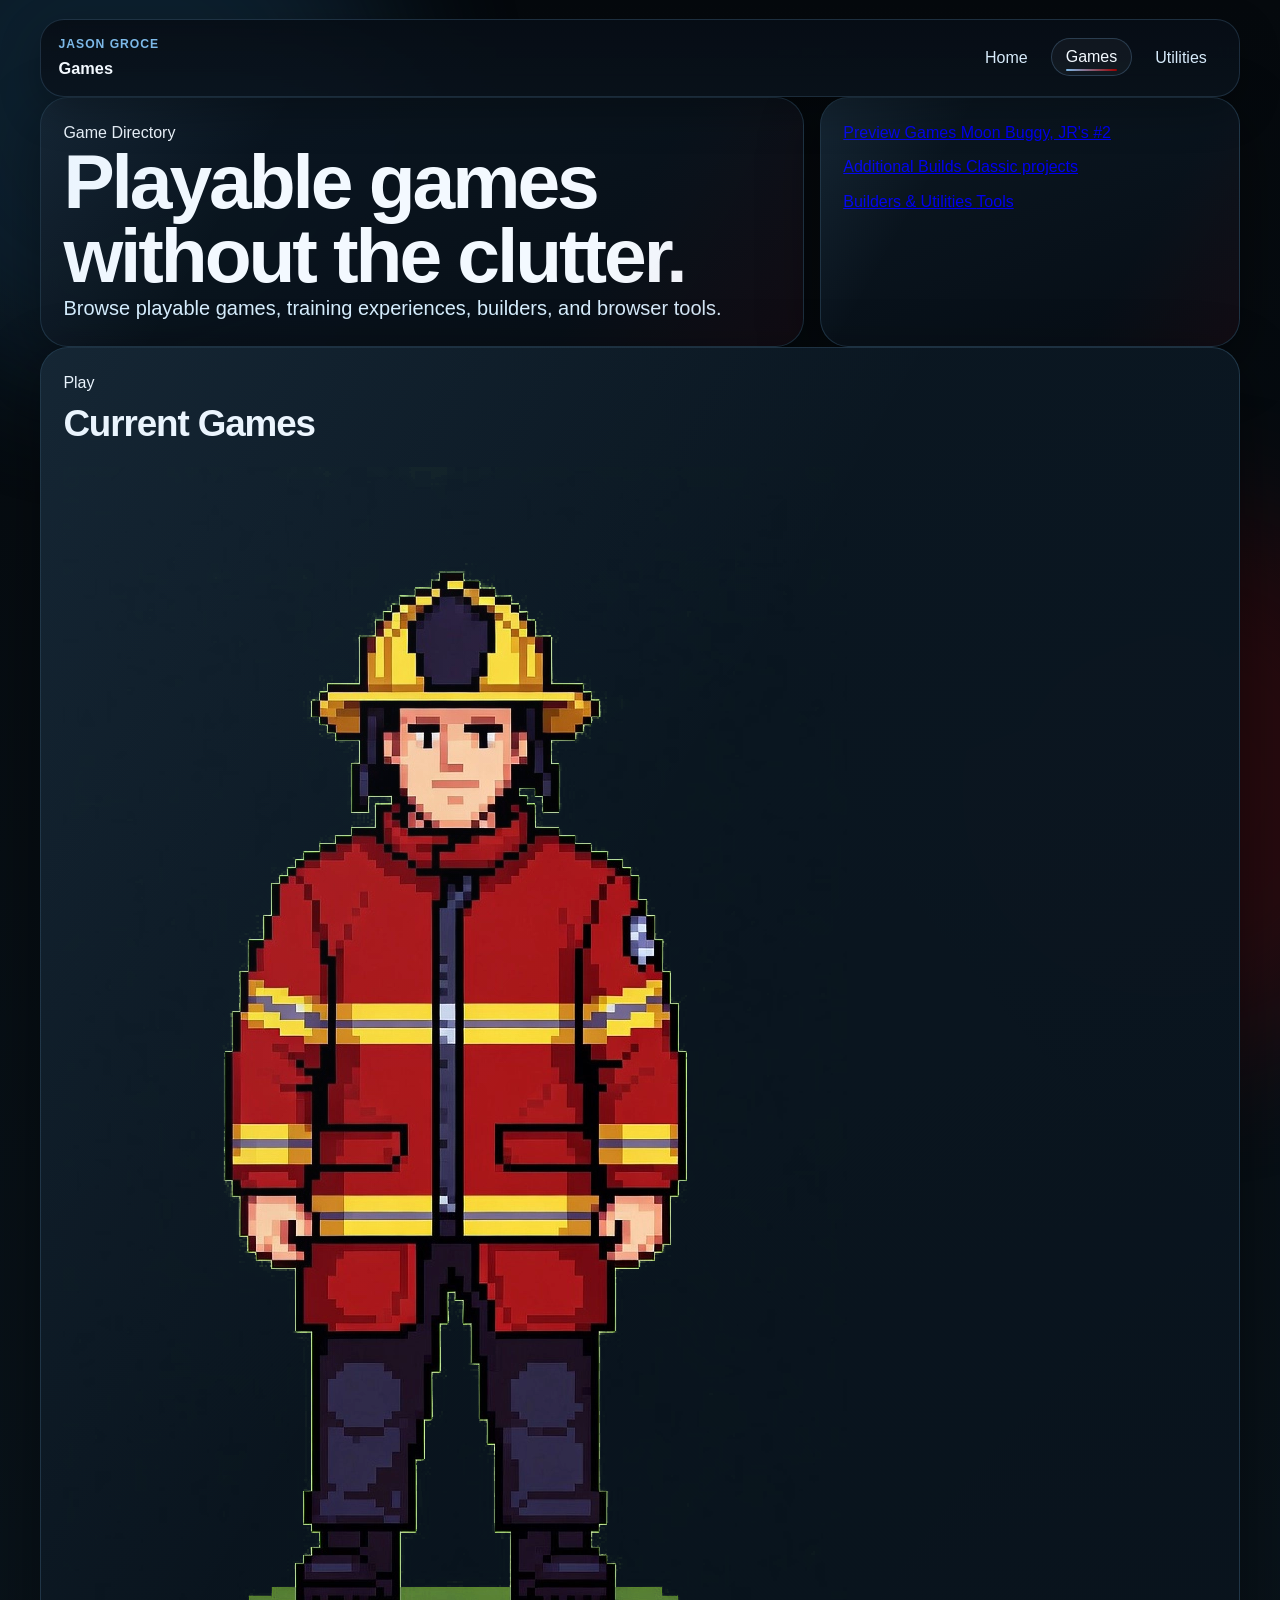
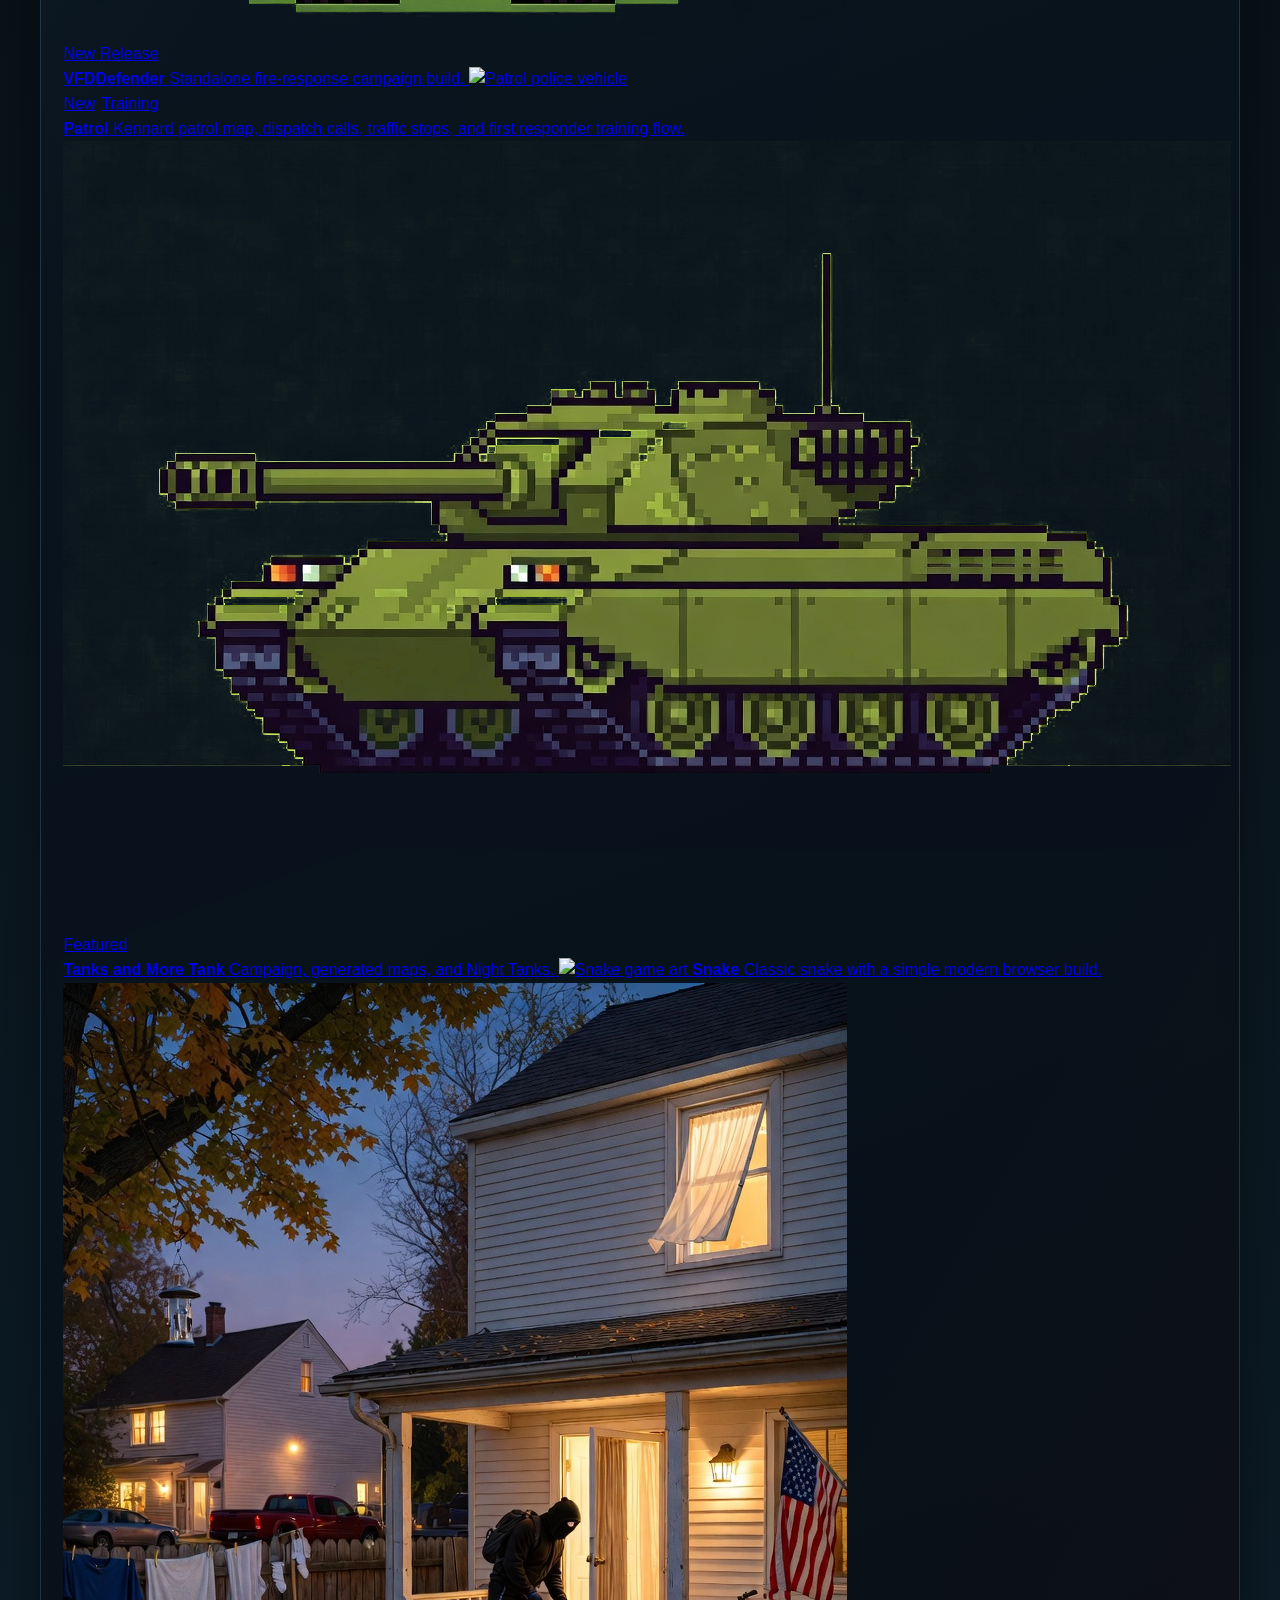
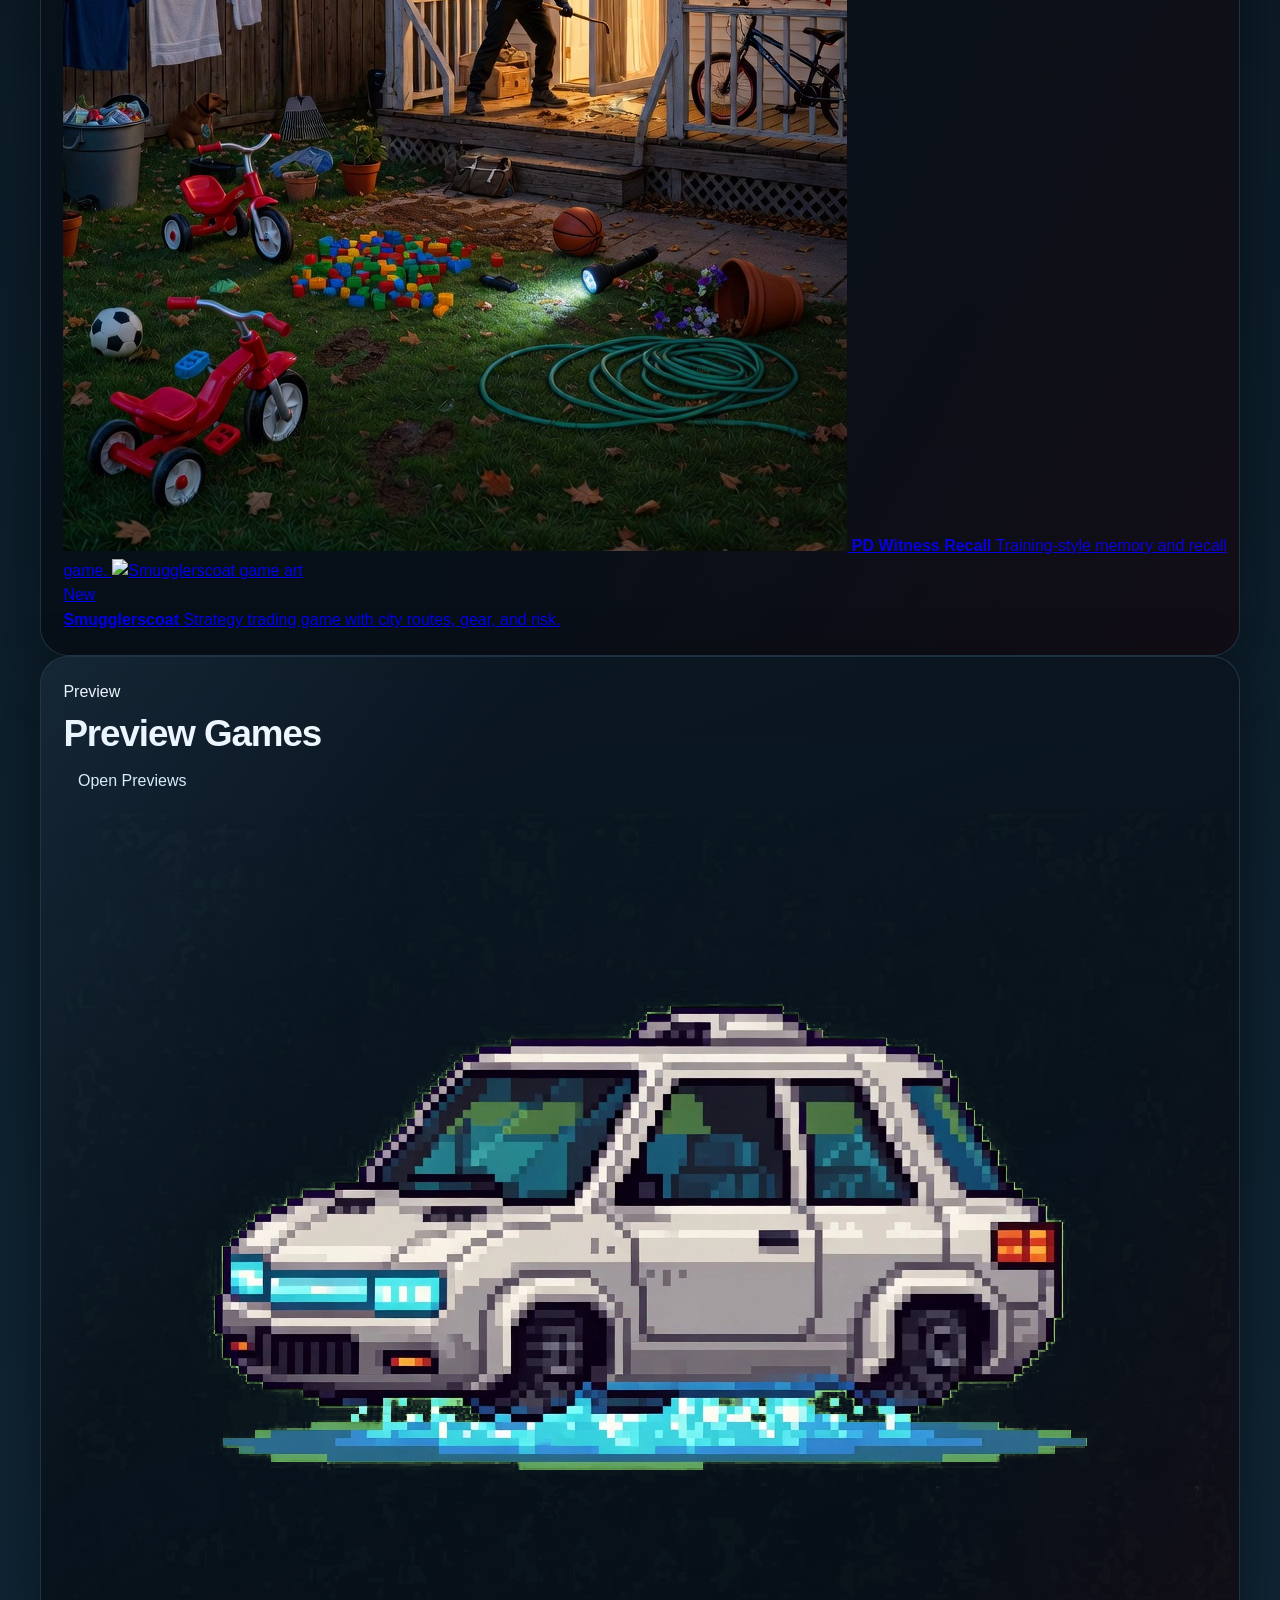
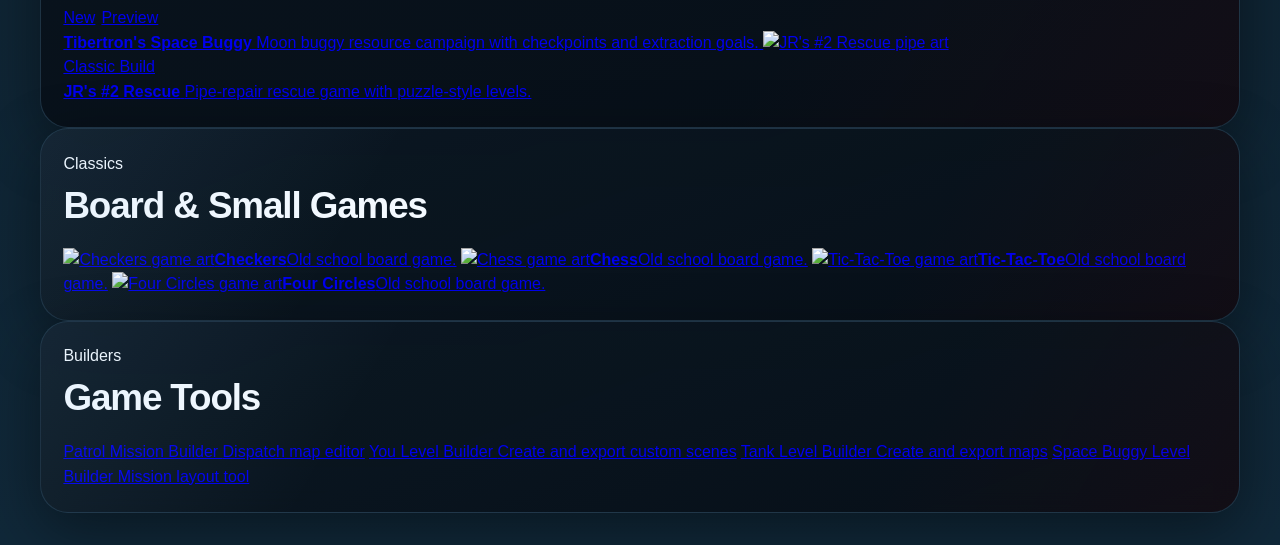
==== commit 33f7194d: "Polish public site copy" ====
--- a/games/index.html
+++ b/games/index.html
@@ -52,11 +52,11 @@
         <div class="panel stack">
           <span class="kicker">Game Directory</span>
           <h1>Playable games without the clutter.</h1>
-          <p class="subtitle">Current releases first, active builds clearly marked, older work moved into work-in-progress and archive areas.</p>
+          <p class="subtitle">Browse playable games, training experiences, builders, and browser tools.</p>
         </div>
         <div class="panel games-summary">
-          <a class="list-link" href="work-in-progress/index.html">Work In Progress <span>Moon Buggy, JR's #2</span></a>
-          <a class="list-link" href="archive/index.html">Archive <span>Older builds</span></a>
+          <a class="list-link" href="work-in-progress/index.html">Preview Games <span>Moon Buggy, JR's #2</span></a>
+          <a class="list-link" href="archive/index.html">Additional Builds <span>Classic projects</span></a>
           <a class="list-link" href="../utilities/index.html">Builders & Utilities <span>Tools</span></a>
         </div>
       </section>
@@ -101,7 +101,7 @@
             <span class="asset-strip"><img src="../Images%20for%20Page/smugglers_coat_256x256.webp" alt="Smugglerscoat game art" /></span>
             <span class="game-meta"><span class="badge new">New</span></span>
             <strong>Smugglerscoat</strong>
-            <span>Playable build included from the GitHub main branch.</span>
+            <span>Strategy trading game with city routes, gear, and risk.</span>
           </a>
         </div>
       </section>
@@ -109,23 +109,23 @@
       <section class="panel games-section">
         <div class="section-head">
           <div>
-            <span class="kicker">Still Cooking</span>
-            <h2>Work In Progress</h2>
+            <span class="kicker">Preview</span>
+            <h2>Preview Games</h2>
           </div>
-          <a class="menu-link" href="work-in-progress/index.html">Open WIP</a>
+          <a class="menu-link" href="work-in-progress/index.html">Open Previews</a>
         </div>
         <div class="games-grid">
           <a class="games-card" href="tibertrons-space-buggy/index.html">
             <span class="asset-strip"><img src="tanks-and-more-tank/images/scifi_vehicle_hovercar_compact_459x145.webp" alt="Moon buggy concept vehicle" /></span>
-            <span class="game-meta"><span class="badge new">New</span><span class="badge progress">In Progress</span></span>
+            <span class="game-meta"><span class="badge new">New</span><span class="badge progress">Preview</span></span>
             <strong>Tibertron's Space Buggy</strong>
             <span>Moon buggy resource campaign with checkpoints and extraction goals.</span>
           </a>
           <a class="games-card" href="game-01/index.html">
             <span class="asset-strip"><img src="../Images%20for%20Page/JR2_pipe_256x256.webp" alt="JR's #2 Rescue pipe art" /></span>
-            <span class="game-meta"><span class="badge archive">WIP / Archive</span></span>
+            <span class="game-meta"><span class="badge archive">Classic Build</span></span>
             <strong>JR's #2 Rescue</strong>
-            <span>Moved out of the main releases while it gets cleaned up.</span>
+            <span>Pipe-repair rescue game with puzzle-style levels.</span>
           </a>
         </div>
       </section>
